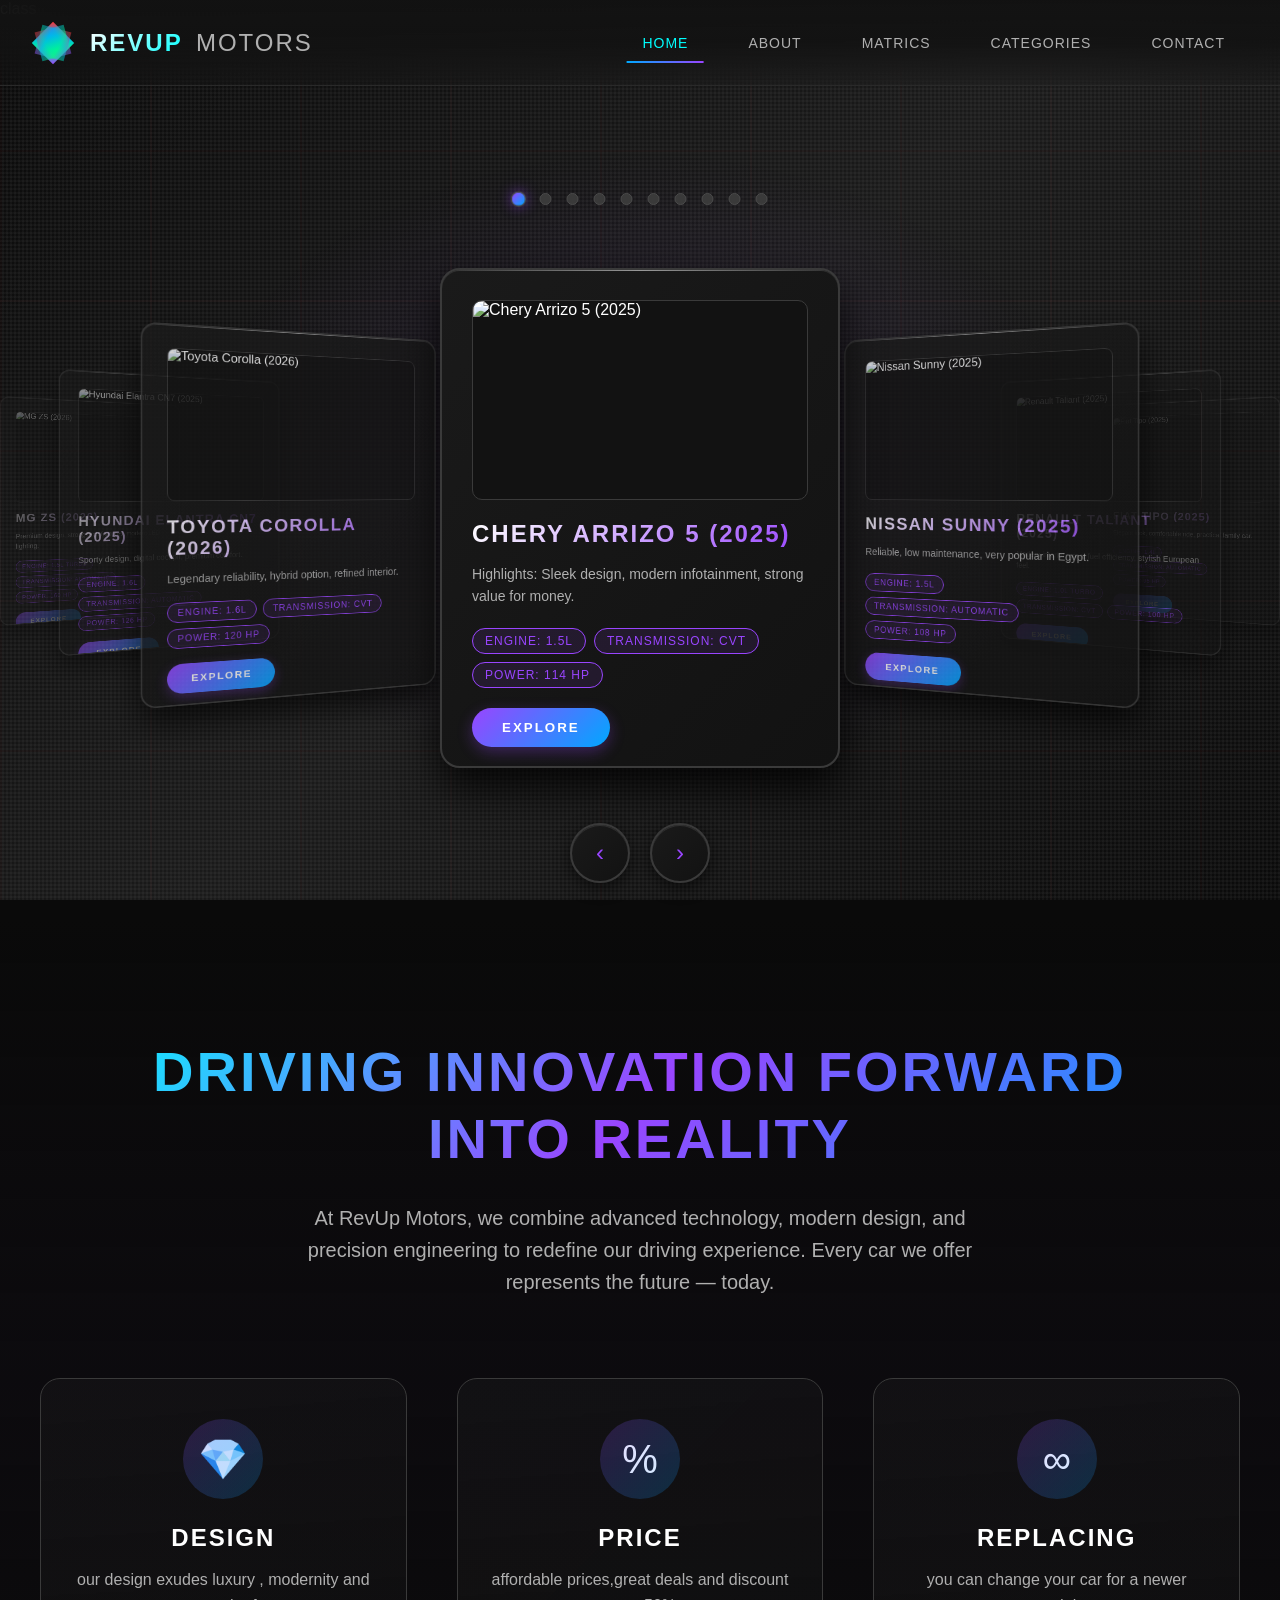
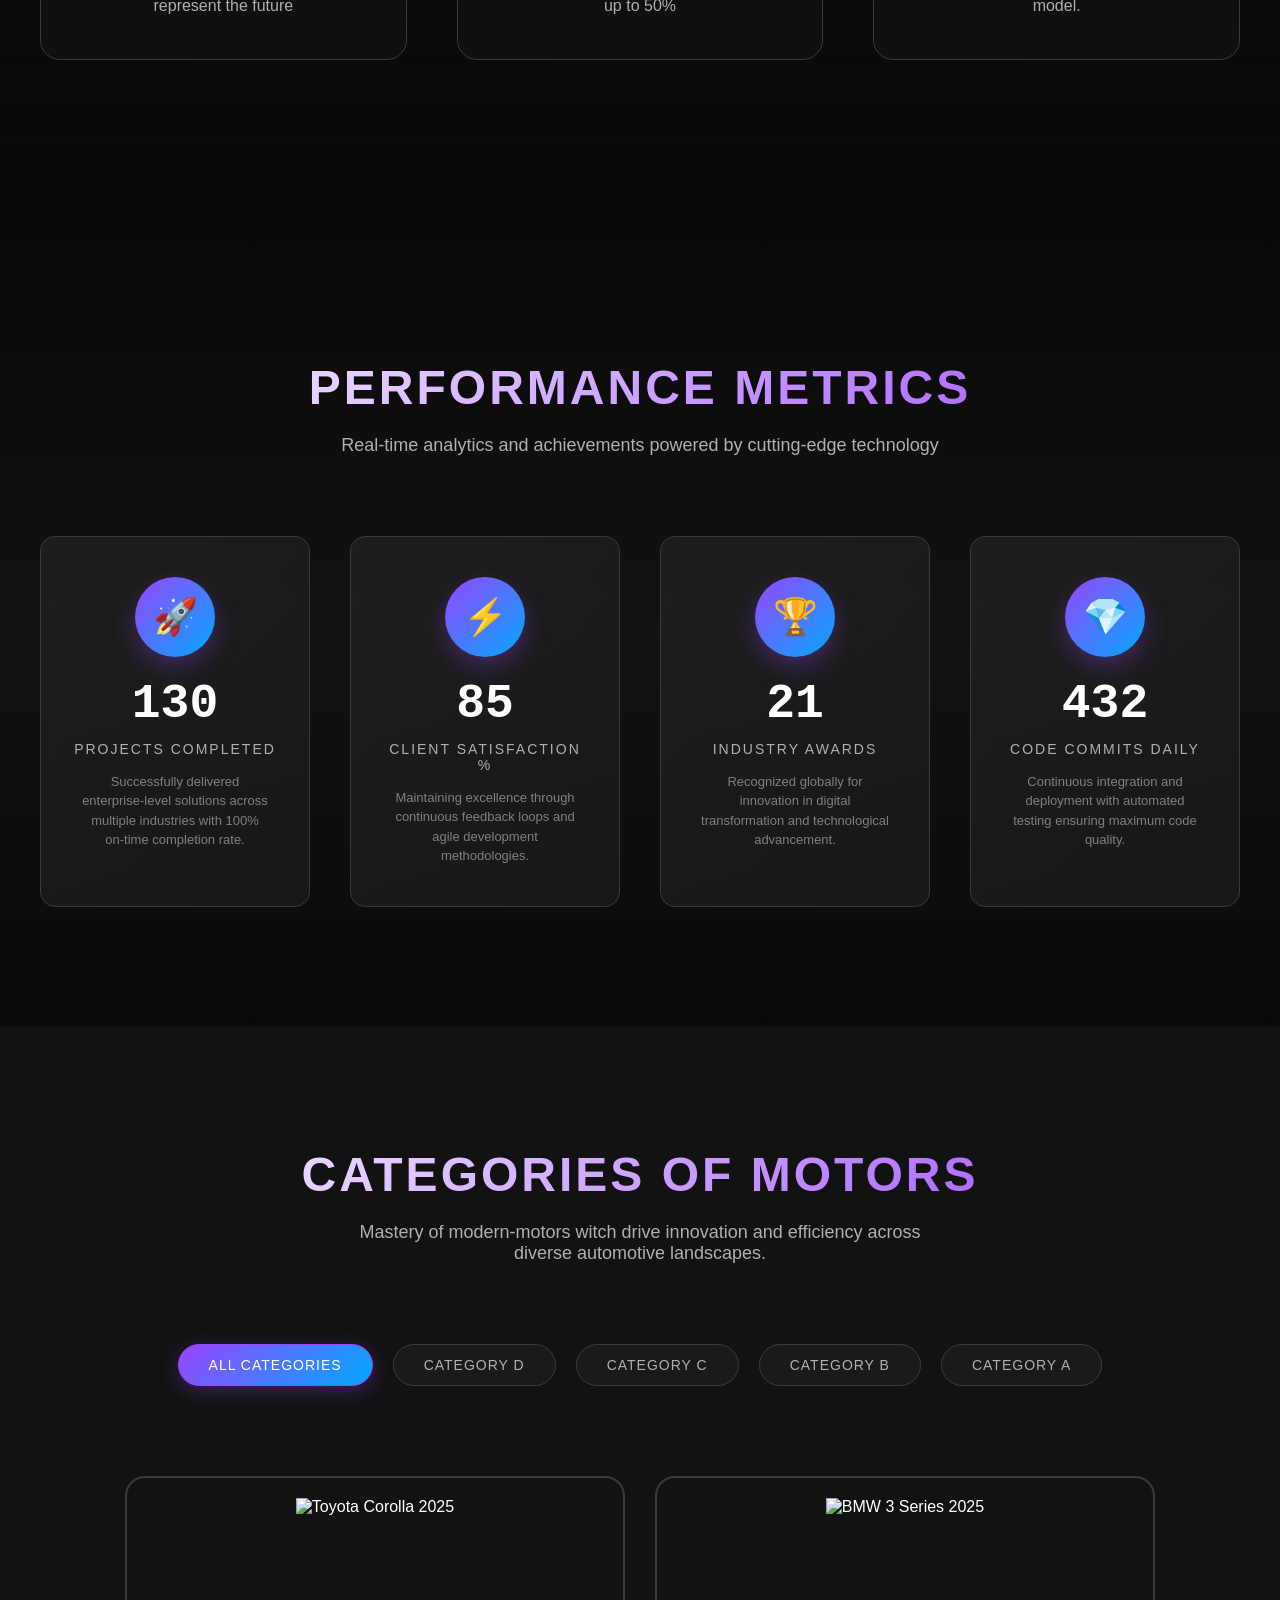
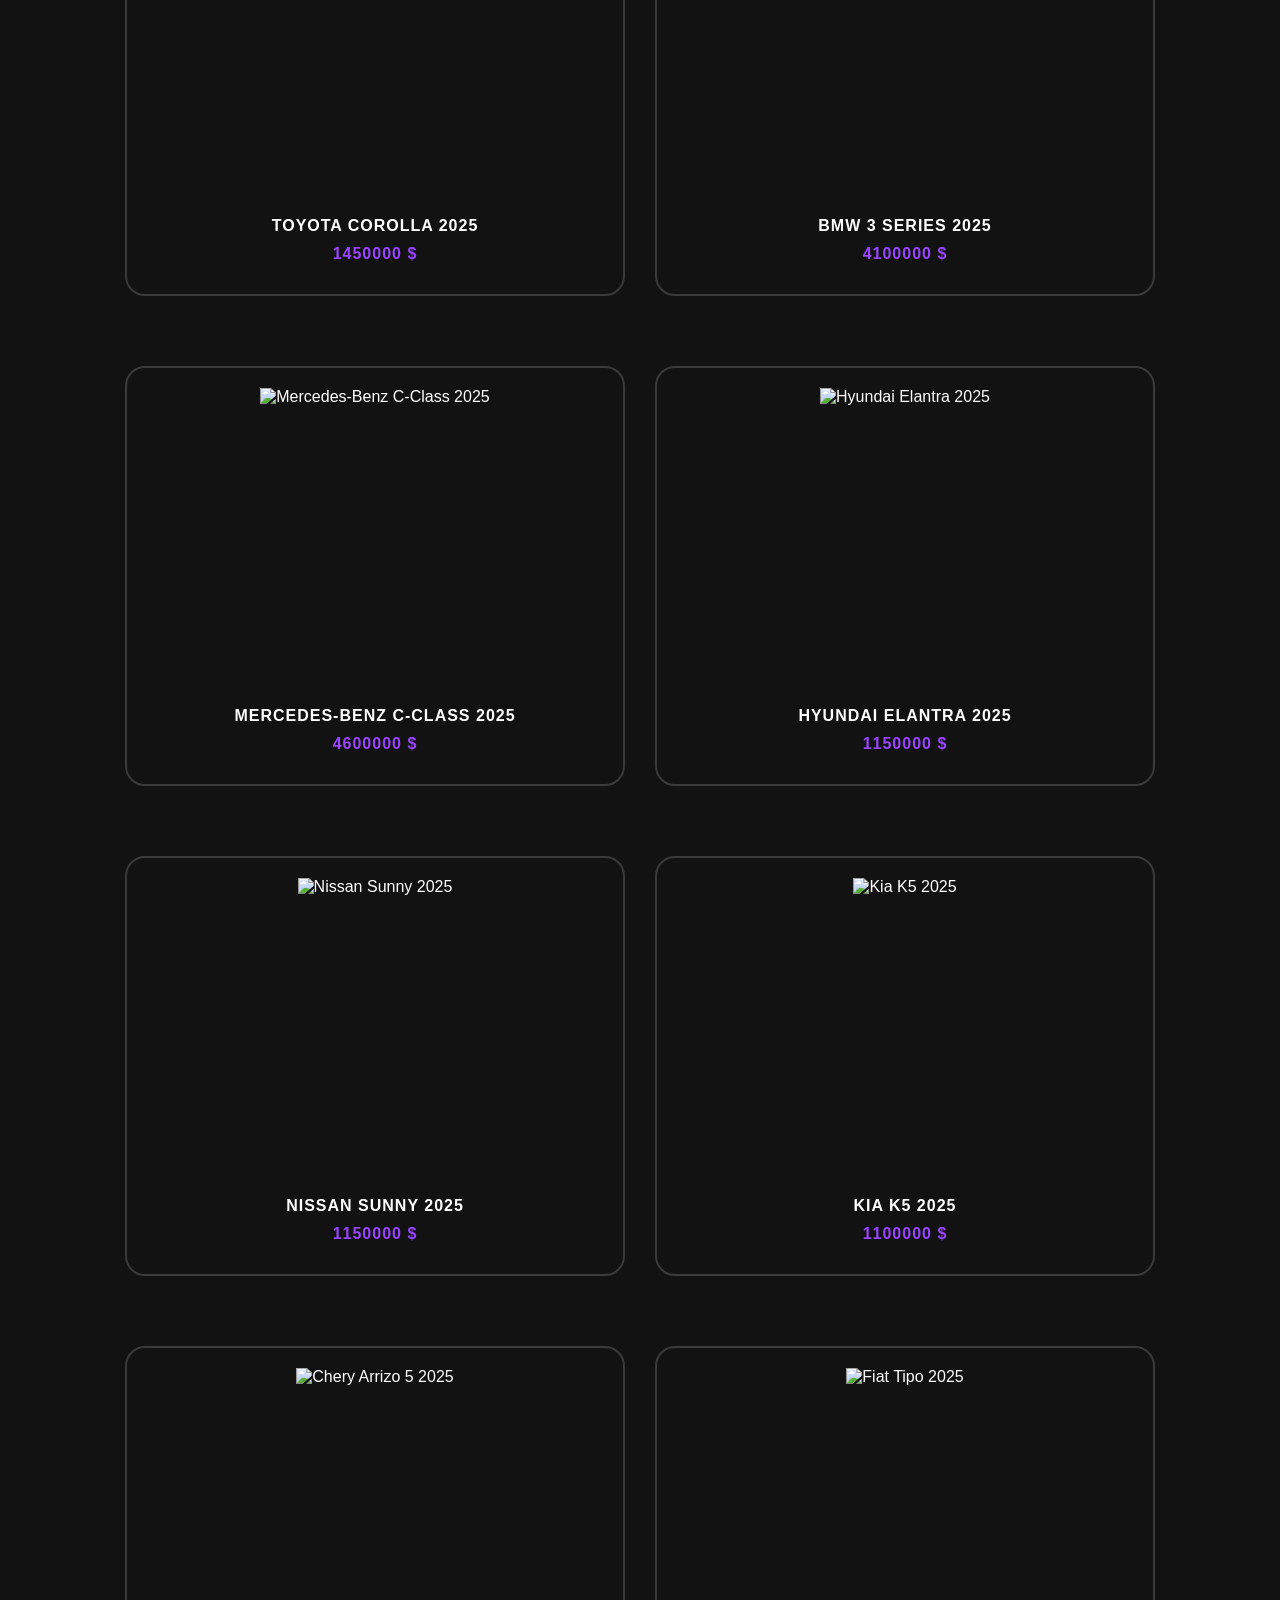
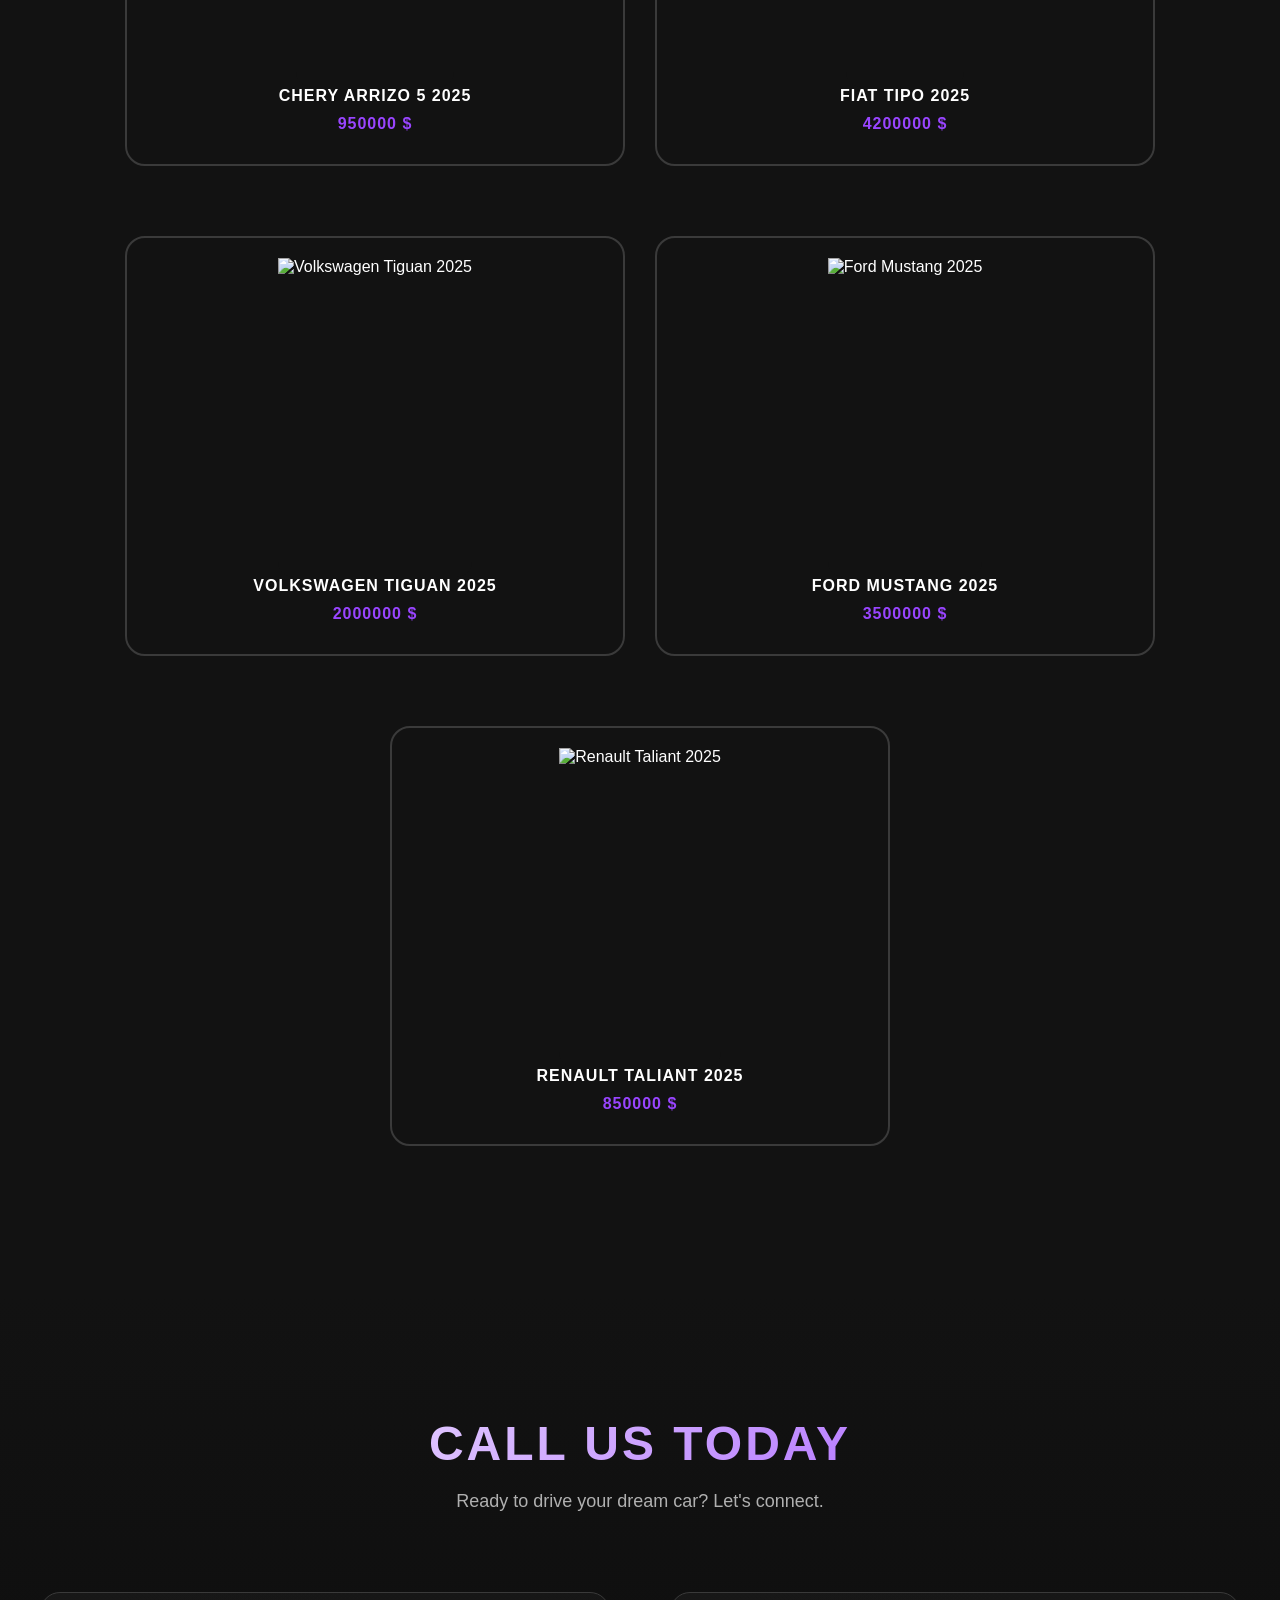
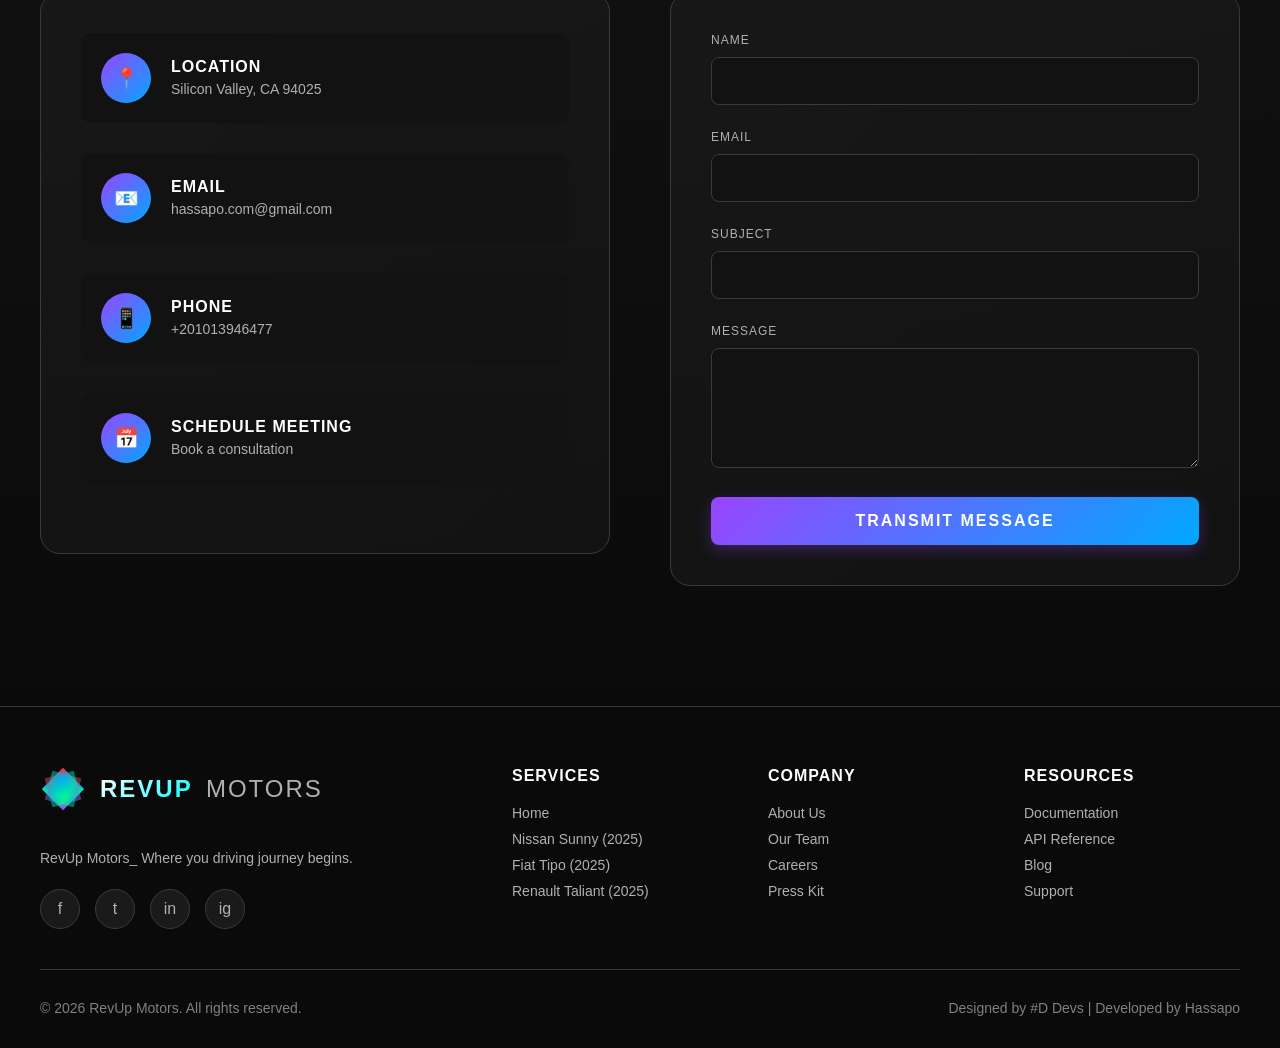
==== index.html @ 3739060d "Add files via upload" ====
<!DOCTYPE html>class
<html lang="en">
  <head>
    <meta charset="UTF-8" />
    <meta name="viewport" content="width=device-width, initial-scale=1.0" />
    <title>Revup Motors - auto and manual cars</title>
    <link rel="stylesheet" href="templatemo-prism-flux.css" />
    <!-- 

TemplateMo 600 prism Flux

https://templatemo.com/tm-600-prism-flux

-->
  </head>
  <body>
    <!-- Loading Screen -->
    <div class="loader" id="loader">
      <div class="loader-content">
        <div class="loader-Revup">
          <div class="Revup-face"></div>
          <div class="Revup-face"></div>
          <div class="Revup-face"></div>
        </div>
        <div
          style="
            color: var(--accent-purple);
            font-size: 18px;
            text-transform: uppercase;
            letter-spacing: 3px;
          "
        >
          Refracting Reality...
        </div>
      </div>
    </div>

    <!-- Navigation Header -->
    <header class="header" id="header">
      <nav class="nav-container">
        <a href="#home" class="logo">
          <div class="logo-icon">
            <div class="logo-Revup">
              <div class="Revup-shape"></div>
            </div>
          </div>
          <span class="logo-text">
            <span class="Revup">Revup</span>
            <span class="flux">Motors</span>
          </span>
        </a>

        <ul class="nav-menu" id="navMenu">
          <li><a href="#home" class="nav-link active">Home</a></li>
          <li><a href="#about" class="nav-link">About</a></li>
          <li><a href="#stats" class="nav-link">matrics</a></li>
          <li><a href="#motors" class="nav-link">categories</a></li>
          <li><a href="#contact" class="nav-link">Contact</a></li>
        </ul>

        <div class="menu-toggle" id="menuToggle">
          <span></span>
          <span></span>
          <span></span>
        </div>
      </nav>
    </header>

    <!-- Hero Section with 3D Carousel -->
    <section class="hero" id="home">
      <div class="carousel-container">
        <div class="carousel" id="carousel">
          <!-- Carousel items will be generated by JavaScript -->
        </div>

        <div class="carousel-controls">
          <button class="carousel-btn" id="prevBtn">‹</button>
          <button class="carousel-btn" id="nextBtn">›</button>
        </div>

        <div class="carousel-indicators" id="indicators">
          <!-- Indicators will be generated by JavaScript -->
        </div>
      </div>
    </section>

    <!-- NEW: prism Philosophy Section (About) -->
    <section class="philosophy-section" id="about">
      <div class="philosophy-container">
        <div class="motors"></div>

        <h2 class="philosophy-headline">
          DRIVING INNOVATION FORWARD<br />Into Reality
        </h2>

        <p class="philosophy-subheading">
          At RevUp Motors, we combine advanced technology, modern design, and
          precision engineering to redefine our driving experience. Every car we
          offer represents the future — today.
        </p>

        <div class="philosophy-pillars">
          <div class="pillar">
            <div class="pillar-icon">💎</div>
            <h3 class="pillar-title">Design</h3>
            <p class="pillar-description">
              our design exudes luxury , modernity and represent the future
            </p>
          </div>

          <div class="pillar">
            <div class="pillar-icon">%</div>
            <h3 class="pillar-title">Price</h3>
            <p class="pillar-description">
              affordable prices,great deals and discount up to 50%
            </p>
          </div>

          <div class="pillar">
            <div class="pillar-icon">∞</div>
            <h3 class="pillar-title">replacing</h3>
            <p class="pillar-description">
              you can change your car for a newer model.
            </p>
          </div>
        </div>

        <div class="philosophy-particles" id="particles">
          <!-- Particles will be generated by JavaScript -->
        </div>
      </div>
    </section>

    <!-- Stats Section with Content -->
    <section class="stats-section" id="stats">
      <div class="section-header">
        <h2 class="section-title">Performance Metrics</h2>
        <p class="section-subtitle">
          Real-time analytics and achievements powered by cutting-edge
          technology
        </p>
      </div>

      <div class="stats-grid">
        <div class="stat-card">
          <div class="stat-icon">🚀</div>
          <div class="stat-number" data-target="150">0</div>
          <div class="stat-label">Projects Completed</div>
          <p class="stat-description">
            Successfully delivered enterprise-level solutions across multiple
            industries with 100% on-time completion rate.
          </p>
        </div>

        <div class="stat-card">
          <div class="stat-icon">⚡</div>
          <div class="stat-number" data-target="99">0</div>
          <div class="stat-label">Client Satisfaction %</div>
          <p class="stat-description">
            Maintaining excellence through continuous feedback loops and agile
            development methodologies.
          </p>
        </div>

        <div class="stat-card">
          <div class="stat-icon">🏆</div>
          <div class="stat-number" data-target="25">0</div>
          <div class="stat-label">Industry Awards</div>
          <p class="stat-description">
            Recognized globally for innovation in digital transformation and
            technological advancement.
          </p>
        </div>

        <div class="stat-card">
          <div class="stat-icon">💎</div>
          <div class="stat-number" data-target="500">0</div>
          <div class="stat-label">Code Commits Daily</div>
          <p class="stat-description">
            Continuous integration and deployment with automated testing
            ensuring maximum code quality.
          </p>
        </div>
      </div>
    </section>

    <!-- Enhanced motors Section - Technical Arsenal -->
    <section class="motors-section" id="motors">
      <div class="motors-container">
        <div class="section-header">
          <h2 class="section-title">categories of motors</h2>
          <p class="section-subtitle">
            Mastery of modern-motors witch drive innovation and efficiency
            across diverse automotive landscapes.
          </p>
        </div>

        <div class="motors-categories">
          <div class="category-tab active" data-category="all">
            All Categories
          </div>
          <div class="category-tab" data-category="D">Category D</div>
          <div class="category-tab" data-category="C">Category C</div>
          <div class="category-tab" data-category="B">Category B</div>
          <div class="category-tab" data-category="A">Category A</div>
        </div>

        <div class="motors-hexagon-grid" id="motorsGrid">
          <!-- Hexagonal motors items will be generated by JavaScript -->
        </div>
      </div>
    </section>

    <!-- Contact Section -->
    <section class="contact-section" id="contact">
      <div class="section-header">
        <h2 class="section-title">call us today</h2>
        <p class="section-subtitle">
          Ready to drive your dream car? Let's connect.
        </p>
      </div>

      <div class="contact-container">
        <div class="contact-info">
          <a
            href="https://maps.google.com/?q=Silicon+Valley+CA+94025"
            target="_blank"
            class="info-item"
          >
            <div class="info-icon">📍</div>
            <div class="info-text">
              <h4>Location</h4>
              <p>Silicon Valley, CA 94025</p>
            </div>
          </a>

          <a href="mailto:hassapo.com@gmail.com" class="info-item">
            <div class="info-icon">📧</div>
            <div class="info-text">
              <h4>Email</h4>
              <p>hassapo.com@gmail.com</p>
            </div>
          </a>

          <a href="tel:01013946477" class="info-item">
            <div class="info-icon">📱</div>
            <div class="info-text">
              <h4>Phone</h4>
              <p>+201013946477</p>
            </div>
          </a>

          <a href="https://calendly.com" target="_blank" class="info-item">
            <div class="info-icon">📅</div>
            <div class="info-text">
              <h4>Schedule Meeting</h4>
              <p>Book a consultation</p>
            </div>
          </a>
        </div>

        <form class="contact-form" id="contactForm">
          <div class="form-group">
            <label for="name">Name</label>
            <input type="text" id="name" name="name" required />
          </div>

          <div class="form-group">
            <label for="email">Email</label>
            <input type="email" id="email" name="email" required />
          </div>

          <div class="form-group">
            <label for="subject">Subject</label>
            <input type="text" id="subject" name="subject" required />
          </div>

          <div class="form-group">
            <label for="message">Message</label>
            <textarea id="message" name="message" required></textarea>
          </div>

          <button type="submit" class="submit-btn">Transmit Message</button>
        </form>
      </div>
    </section>

    <!-- Footer -->
    <footer class="footer">
      <div class="footer-content">
        <div class="footer-brand">
          <div class="footer-logo">
            <div class="logo-icon">
              <div class="logo-Revup">
                <div class="Revup-shape"></div>
              </div>
            </div>
            <span class="logo-text">
              <span class="Revup">Revup</span>
              <span class="flux">motors</span>
            </span>
          </div>
          <p class="footer-description">
            RevUp Motors_ Where you driving journey begins.
          </p>
          <div class="footer-social">
            <a href="#" class="social-icon">f</a>
            <a href="#" class="social-icon">t</a>
            <a href="#" class="social-icon">in</a>
            <a href="#" class="social-icon">ig</a>
          </div>
        </div>

        <div class="footer-section">
          <h4>Services</h4>
          <div class="footer-links">
            <a href="#">Home</a>
            <a href="#">Nissan Sunny (2025)</a>
            <a href="#">Fiat Tipo (2025)</a>
            <a href="#">Renault Taliant (2025)</a>
          </div>
        </div>

        <div class="footer-section">
          <h4>Company</h4>
          <div class="footer-links">
            <a href="#">About Us</a>
            <a href="#">Our Team</a>
            <a href="#">Careers</a>
            <a href="#">Press Kit</a>
          </div>
        </div>

        <div class="footer-section">
          <h4>Resources</h4>
          <div class="footer-links">
            <a href="#">Documentation</a>
            <a href="#">API Reference</a>
            <a href="#">Blog</a>
            <a href="#">Support</a>
          </div>
        </div>
      </div>

      <div class="footer-bottom">
        <div class="copyright">© 2026 RevUp Motors. All rights reserved.</div>
        <div class="footer-credits">
          Designed by #D Devs | Developed by Hassapo
        </div>
      </div>
    </footer>
    <script src="templatemo-prism-scripts.js"></script>
  </body>
</html>
---- templatemo-prism-flux.css ----
@charset "utf-8";
/* CSS Document */

/*

TemplateMo 600 prism Flux

https://templatemo.com/tm-600-prism-flux

*/

* {
  margin: 0;
  padding: 0;
  box-sizing: border-box;
}

:root {
  --primary-black: #0a0a0a;
  --carbon-dark: #121212;
  --carbon-medium: #1a1a1a;
  --carbon-light: #2a2a2a;
  --metal-dark: #3a3a3a;
  --metal-light: #4a4a4a;
  --accent-red: #ff3333;
  --accent-blue: #00a8ff;
  --accent-green: #00ff88;
  --accent-purple: #9945ff;
  --accent-cyan: #00ffff;
  --text-primary: #ffffff;
  --text-secondary: #b0b0b0;
  --text-dim: #808080;
}

html {
  scroll-behavior: smooth;
}

body {
  font-family: "Orbitron", "Rajdhani", sans-serif;
  background: var(--primary-black);
  color: var(--text-primary);
  overflow-x: hidden;
  position: relative;
}

/* Carbon Fiber Background Pattern */
body::before {
  content: "";
  position: fixed;
  top: 0;
  left: 0;
  width: 100%;
  height: 100%;
  background: repeating-linear-gradient(
      0deg,
      transparent,
      transparent 2px,
      rgba(255, 255, 255, 0.03) 2px,
      rgba(255, 255, 255, 0.03) 4px
    ),
    repeating-linear-gradient(
      90deg,
      transparent,
      transparent 2px,
      rgba(255, 255, 255, 0.03) 2px,
      rgba(255, 255, 255, 0.03) 4px
    ),
    linear-gradient(
      135deg,
      var(--primary-black) 0%,
      var(--carbon-dark) 25%,
      var(--carbon-medium) 50%,
      var(--carbon-dark) 75%,
      var(--primary-black) 100%
    );
  z-index: -2;
}

/* Animated Grid Overlay */
body::after {
  content: "";
  position: fixed;
  top: 0;
  left: 0;
  width: 100%;
  height: 100%;
  background-image: linear-gradient(
      rgba(255, 51, 51, 0.05) 2px,
      transparent 2px
    ),
    linear-gradient(90deg, rgba(255, 51, 51, 0.05) 2px, transparent 2px);
  background-size: 150px 150px;
  animation: gridMove 20s linear infinite;
  z-index: -1;
  opacity: 0.5;
}

@keyframes gridMove {
  0% {
    transform: translate(0, 0);
  }

  100% {
    transform: translate(150px, 150px);
  }
}

/* Loading Screen */
.loader {
  position: fixed;
  top: 0;
  left: 0;
  width: 100%;
  height: 100vh;
  background: var(--primary-black);
  display: flex;
  justify-content: center;
  align-items: center;
  z-index: 10000;
  transition: opacity 0.5s, visibility 0.5s;
}

.loader.hidden {
  opacity: 0;
  visibility: hidden;
}

.loader-content {
  text-align: center;
}

.loader-Revup {
  width: 100px;
  height: 100px;
  position: relative;
  margin: 0 auto 30px;
}

.Revup-face {
  position: absolute;
  width: 100%;
  height: 100%;
  border: 2px solid transparent;
  transform-origin: center;
  animation: prismRotate 3s linear infinite;
}

.Revup-face:nth-child(1) {
  border-image: linear-gradient(45deg, var(--accent-red), var(--accent-blue)) 1;
  animation-delay: 0s;
}

.Revup-face:nth-child(2) {
  border-image: linear-gradient(45deg, var(--accent-blue), var(--accent-green))
    1;
  transform: rotate(60deg);
  animation-delay: 0.2s;
}

.Revup-face:nth-child(3) {
  border-image: linear-gradient(
      45deg,
      var(--accent-green),
      var(--accent-purple)
    )
    1;
  transform: rotate(120deg);
  animation-delay: 0.4s;
}

@keyframes prismRotate {
  0% {
    transform: rotate(0deg) scale(1);
  }

  50% {
    transform: rotate(180deg) scale(1.2);
  }

  100% {
    transform: rotate(360deg) scale(1);
  }
}

/* Navigation Header */
.header {
  position: fixed;
  top: 0;
  width: 100%;
  background: linear-gradient(
    180deg,
    rgba(18, 18, 18, 0.98) 0%,
    rgba(18, 18, 18, 0.9) 50%,
    rgba(18, 18, 18, 0) 100%
  );
  backdrop-filter: blur(20px);
  border-bottom: 1px solid rgba(255, 255, 255, 0.1);
  z-index: 1000;
  transition: all 0.3s ease;
}

.header.scrolled {
  background: rgba(18, 18, 18, 0.98);
  backdrop-filter: blur(30px);
  box-shadow: 0 10px 30px rgba(0, 0, 0, 0.8);
}

.nav-container {
  max-width: 1400px;
  margin: 0 auto;
  display: flex;
  justify-content: space-between;
  align-items: center;
  padding: 20px 30px;
}

.logo {
  display: flex;
  align-items: center;
  text-decoration: none;
  position: relative;
}

.logo-icon {
  width: 45px;
  height: 45px;
  margin-right: 15px;
  position: relative;
}

/* Revup-inspired logo */
.logo-Revup {
  width: 100%;
  height: 100%;
  position: relative;
  display: flex;
  align-items: center;
  justify-content: center;
}

.Revup-shape {
  width: 30px;
  height: 30px;
  position: relative;
  transform: rotate(45deg);
  background: linear-gradient(
    135deg,
    var(--accent-red) 0%,
    var(--accent-blue) 33%,
    var(--accent-green) 66%,
    var(--accent-purple) 100%
  );
  animation: RevupShine 3s ease-in-out infinite;
}

@keyframes RevupShine {
  0%,
  100% {
    filter: brightness(1) hue-rotate(0deg);
    transform: rotate(45deg) scale(1);
  }

  50% {
    filter: brightness(1.5) hue-rotate(10deg);
    transform: rotate(45deg) scale(1.1);
  }
}

.Revup-shape::before,
.Revup-shape::after {
  content: "";
  position: absolute;
  width: 100%;
  height: 100%;
  background: inherit;
  opacity: 0.5;
}

.Revup-shape::before {
  transform: rotate(60deg);
}

.Revup-shape::after {
  transform: rotate(-60deg);
}

.logo-text {
  font-size: 24px;
  font-weight: 900;
  letter-spacing: 2px;
  text-transform: uppercase;
}

.logo-text .Revup {
  background: linear-gradient(135deg, var(--text-primary), var(--accent-cyan));
  -webkit-background-clip: text;
  -webkit-text-fill-color: transparent;
  background-clip: text;
}

.logo-text .flux {
  color: var(--text-secondary);
  font-weight: 300;
  margin-left: 5px;
}

.nav-menu {
  display: flex;
  list-style: none;
  gap: 10px;
  align-items: center;
}

.nav-menu a {
  color: var(--text-secondary);
  text-decoration: none;
  padding: 12px 25px;
  transition: all 0.3s ease;
  position: relative;
  text-transform: uppercase;
  font-weight: 500;
  letter-spacing: 1px;
  font-size: 14px;
}

.nav-menu a::before {
  content: "";
  position: absolute;
  bottom: 0;
  left: 50%;
  transform: translateX(-50%);
  width: 0;
  height: 2px;
  background: linear-gradient(90deg, var(--accent-blue), var(--accent-purple));
  transition: width 0.3s ease;
}

.nav-menu a:hover {
  color: var(--text-primary);
}

.nav-menu a:hover::before,
.nav-menu a.active::before {
  width: 80%;
}

.nav-menu a.active {
  color: var(--accent-cyan);
}

.menu-toggle {
  display: none;
  flex-direction: column;
  cursor: pointer;
  padding: 5px;
}

.menu-toggle span {
  width: 30px;
  height: 3px;
  background: linear-gradient(90deg, var(--accent-blue), var(--accent-purple));
  margin: 3px 0;
  transition: 0.3s;
  border-radius: 2px;
}

.menu-toggle.active span:nth-child(1) {
  transform: rotate(-45deg) translate(-5px, 6px);
}

.menu-toggle.active span:nth-child(2) {
  opacity: 0;
}

.menu-toggle.active span:nth-child(3) {
  transform: rotate(45deg) translate(-5px, -6px);
}

/* Hero Section with 3D Carousel */
.hero {
  min-height: 100vh;
  display: flex;
  align-items: center;
  justify-content: center;
  position: relative;
  padding: 120px 20px 80px;
  background: radial-gradient(
    ellipse at center,
    rgba(153, 69, 255, 0.1) 0%,
    transparent 50%
  );
}

.carousel-container {
  width: 100%;
  max-width: 1600px;
  height: 650px;
  perspective: 1200px;
  position: relative;
  padding-top: 60px;
}

.carousel {
  width: 100%;
  height: 100%;
  position: relative;
  transform-style: preserve-3d;
}

.carousel-item {
  position: absolute;
  width: 400px;
  height: 500px;
  left: 50%;
  top: 50%;
  transform-style: preserve-3d;
  transition: all 0.8s cubic-bezier(0.4, 0, 0.2, 1);
  cursor: pointer;
  transform-origin: center center;
}

.carousel-item .card {
  width: 100%;
  height: 100%;
  background: linear-gradient(135deg, var(--carbon-medium), var(--carbon-dark));
  border: 2px solid var(--metal-dark);
  border-radius: 20px;
  padding: 30px;
  position: relative;
  overflow: hidden;
  box-shadow: 0 20px 40px rgba(0, 0, 0, 0.8),
    inset 0 1px 0 rgba(255, 255, 255, 0.1);
}

.carousel-item .card::before {
  content: "";
  position: absolute;
  top: 0;
  left: 0;
  right: 0;
  height: 1px;
  background: linear-gradient(
    90deg,
    transparent,
    rgba(255, 255, 255, 0.5),
    transparent
  );
  animation: scanline 3s linear infinite;
}

@keyframes scanline {
  0% {
    transform: translateY(0);
  }

  100% {
    transform: translateY(500px);
  }
}

.card-number {
  position: absolute;
  top: 20px;
  right: 30px;
  font-size: 72px;
  font-weight: 900;
  color: rgba(153, 69, 255, 0.1);
  font-family: "Orbitron", monospace;
}

.card-image {
  width: 100%;
  height: 200px;
  background: var(--carbon-dark);
  border-radius: 10px;
  margin-bottom: 20px;
  overflow: hidden;
  position: relative;
  border: 1px solid var(--metal-dark);
}

.card-image img {
  width: 100%;
  height: 100%;
  object-fit: cover;
  filter: grayscale(50%) contrast(1.2);
  transition: all 0.5s ease;
}

.carousel-item:hover .card-image img {
  filter: grayscale(0%) contrast(1.3);
  transform: scale(1.1);
}

.card-title {
  font-size: 24px;
  font-weight: 700;
  margin-bottom: 15px;
  text-transform: uppercase;
  letter-spacing: 2px;
  background: linear-gradient(
    135deg,
    var(--text-primary),
    var(--accent-purple)
  );
  -webkit-background-clip: text;
  -webkit-text-fill-color: transparent;
  background-clip: text;
}

.card-description {
  color: var(--text-secondary);
  line-height: 1.6;
  margin-bottom: 20px;
  font-size: 14px;
}

.card-tech {
  display: flex;
  flex-wrap: wrap;
  gap: 8px;
  margin-bottom: 20px;
}

.tech-badge {
  padding: 5px 12px;
  background: rgba(153, 69, 255, 0.1);
  border: 1px solid var(--accent-purple);
  border-radius: 20px;
  font-size: 12px;
  color: var(--accent-purple);
  text-transform: uppercase;
  letter-spacing: 1px;
}

.card-cta {
  padding: 12px 30px;
  background: linear-gradient(135deg, var(--accent-purple), var(--accent-blue));
  border: none;
  border-radius: 30px;
  color: var(--text-primary);
  font-weight: 700;
  text-transform: uppercase;
  letter-spacing: 2px;
  cursor: pointer;
  transition: all 0.3s ease;
  box-shadow: 0 5px 15px rgba(153, 69, 255, 0.3);
}

.card-cta:hover {
  transform: translateY(-2px);
  box-shadow: 0 8px 25px rgba(153, 69, 255, 0.5);
}

/* Carousel Controls */
.carousel-controls {
  position: absolute;
  bottom: -70px;
  left: 50%;
  transform: translateX(-50%);
  display: flex;
  gap: 20px;
  z-index: 100;
}

.carousel-btn {
  width: 60px;
  height: 60px;
  background: linear-gradient(135deg, var(--carbon-medium), var(--carbon-dark));
  border: 2px solid var(--metal-dark);
  border-radius: 50%;
  color: var(--accent-purple);
  font-size: 24px;
  cursor: pointer;
  transition: all 0.3s ease;
  display: flex;
  align-items: center;
  justify-content: center;
  box-shadow: 0 5px 15px rgba(0, 0, 0, 0.5),
    inset 0 1px 0 rgba(255, 255, 255, 0.1);
}

.carousel-btn:hover {
  border-color: var(--accent-purple);
  box-shadow: 0 8px 25px rgba(153, 69, 255, 0.3),
    inset 0 1px 0 rgba(255, 255, 255, 0.2);
  transform: scale(1.1);
}

.carousel-indicators {
  position: absolute;
  top: 30px;
  left: 50%;
  transform: translateX(-50%);
  display: flex;
  gap: 15px;
  z-index: 100;
}

.indicator {
  width: 12px;
  height: 12px;
  background: var(--metal-dark);
  border: 1px solid var(--metal-light);
  border-radius: 50%;
  cursor: pointer;
  transition: all 0.3s ease;
}

.indicator.active {
  background: linear-gradient(135deg, var(--accent-purple), var(--accent-blue));
  box-shadow: 0 0 10px rgba(153, 69, 255, 0.5);
  transform: scale(1.3);
}

/* NEW: prism Philosophy Section */
.philosophy-section {
  padding: 120px 30px;
  background: linear-gradient(
    180deg,
    var(--primary-black) 0%,
    rgba(153, 69, 255, 0.02) 50%,
    var(--primary-black) 100%
  );
  position: relative;
  overflow: hidden;
}

.philosophy-container {
  max-width: 1200px;
  margin: 0 auto;
  text-align: center;
}

/* Animated prism Line */
.prism-line {
  width: 100%;
  height: 2px;
  margin: 0 auto 60px;
  position: relative;
  overflow: hidden;
  background: var(--carbon-medium);
}

.prism-line::before {
  content: "";
  position: absolute;
  top: 0;
  left: -100%;
  width: 100%;
  height: 100%;
  background: linear-gradient(
    90deg,
    transparent,
    var(--accent-red) 20%,
    var(--accent-blue) 40%,
    var(--accent-green) 60%,
    var(--accent-purple) 80%,
    transparent
  );

  animation: prismSweep 4s ease-in-out infinite;
}

@keyframes prismSweep {
  0% {
    left: -100%;
  }

  100% {
    left: 100%;
  }
}

.philosophy-headline {
  font-size: 56px;
  font-weight: 900;
  text-transform: uppercase;
  letter-spacing: 3px;
  margin-bottom: 30px;
  line-height: 1.2;
  background: linear-gradient(
    135deg,
    var(--accent-cyan) 0%,
    var(--accent-purple) 25%,
    var(--accent-blue) 50%,
    var(--accent-green) 75%,
    var(--accent-cyan) 100%
  );
  -webkit-background-clip: text;
  -webkit-text-fill-color: transparent;
  background-clip: text;
  background-size: 200% 200%;
  animation: gradientFlow 5s ease infinite;
}

@keyframes gradientFlow {
  0% {
    background-position: 0% 50%;
  }

  50% {
    background-position: 100% 50%;
  }

  100% {
    background-position: 0% 50%;
  }
}

.philosophy-subheading {
  font-size: 20px;
  color: var(--text-secondary);
  max-width: 700px;
  margin: 0 auto 80px;
  line-height: 1.6;
  font-weight: 300;
}

.philosophy-pillars {
  display: grid;
  grid-template-columns: repeat(auto-fit, minmax(300px, 1fr));
  gap: 50px;
  margin-bottom: 60px;
}

.pillar {
  position: relative;
  padding: 40px 30px;
  background: linear-gradient(
    135deg,
    rgba(42, 42, 42, 0.2),
    rgba(26, 26, 26, 0.3)
  );
  border: 1px solid var(--metal-dark);
  border-radius: 20px;
  transition: all 0.4s ease;
  overflow: hidden;
}

.pillar::before {
  content: "";
  position: absolute;
  top: 0;
  left: 0;
  width: 100%;
  height: 2px;
  background: linear-gradient(
    90deg,
    var(--accent-purple),
    var(--accent-blue),
    var(--accent-green)
  );
  transform: scaleX(0);
  transition: transform 0.4s ease;
}

.pillar:hover::before {
  transform: scaleX(1);
}

.pillar:hover {
  transform: translateY(-10px);
  border-color: var(--accent-purple);
  box-shadow: 0 20px 40px rgba(153, 69, 255, 0.2);
  background: linear-gradient(
    135deg,
    rgba(153, 69, 255, 0.05),
    rgba(26, 26, 26, 0.3)
  );
}

.pillar-icon {
  width: 80px;
  height: 80px;
  margin: 0 auto 25px;
  display: flex;
  align-items: center;
  justify-content: center;
  font-size: 40px;
  position: relative;
}

.pillar-icon::before {
  content: "";
  position: absolute;
  width: 100%;
  height: 100%;
  background: linear-gradient(135deg, var(--accent-purple), var(--accent-blue));
  border-radius: 50%;
  opacity: 0.2;
  animation: pulse 3s ease-in-out infinite;
}

@keyframes pulse {
  0%,
  100% {
    transform: scale(1);
    opacity: 0.2;
  }

  50% {
    transform: scale(1.2);
    opacity: 0.1;
  }
}

.pillar-title {
  font-size: 24px;
  font-weight: 700;
  text-transform: uppercase;
  letter-spacing: 2px;
  margin-bottom: 15px;
  color: var(--text-primary);
}

.pillar-description {
  font-size: 16px;
  color: var(--text-secondary);
  line-height: 1.6;
}
.pillar-description a {
  color: var(--accent-cyan);
  text-decoration: none;
  transition: all 0.3s ease;
  position: relative;
}

.pillar-description a::after {
  content: "";
  position: absolute;
  bottom: -2px;
  left: 0;
  width: 0;
  height: 1px;
  background: var(--accent-cyan);
  transition: width 0.3s ease;
}

.pillar-description a:hover {
  color: var(--accent-purple);
}

.pillar-description a:hover::after {
  width: 100%;
}

/* Particle Effect Background */
.philosophy-particles {
  position: absolute;
  width: 100%;
  height: 100%;
  top: 0;
  left: 0;
  overflow: hidden;
  pointer-events: none;
}

.particle {
  position: absolute;
  width: 4px;
  height: 4px;
  background: linear-gradient(135deg, var(--accent-cyan), var(--accent-purple));
  border-radius: 50%;
  opacity: 0;
  animation: float-particle 20s infinite linear;
}

@keyframes float-particle {
  0% {
    transform: translateY(0) rotate(0deg);
    opacity: 0;
  }

  5% {
    opacity: 1;
  }

  95% {
    opacity: 1;
  }

  100% {
    transform: translateY(-100vh) rotate(720deg);
    opacity: 0;
  }
}

/* Stats Section with Content */
.stats-section {
  padding: 120px 30px;
  background: linear-gradient(
    180deg,
    var(--primary-black) 0%,
    var(--carbon-dark) 50%,
    var(--primary-black) 100%
  );
  position: relative;
}

.stats-grid {
  max-width: 1200px;
  margin: 0 auto;
  display: grid;
  grid-template-columns: repeat(auto-fit, minmax(250px, 1fr));
  gap: 40px;
}

.stat-card {
  background: linear-gradient(
    135deg,
    rgba(42, 42, 42, 0.5),
    rgba(26, 26, 26, 0.8)
  );
  border: 1px solid var(--metal-dark);
  border-radius: 15px;
  padding: 40px 30px;
  text-align: center;
  position: relative;
  overflow: hidden;
  transition: all 0.3s ease;
}

.stat-card::before {
  content: "";
  position: absolute;
  top: 0;
  left: -100%;
  width: 100%;
  height: 2px;
  background: linear-gradient(
    90deg,
    transparent,
    var(--accent-purple),
    transparent
  );
  animation: none;
}

.stat-card:hover::before {
  animation: slideRight 0.5s ease forwards;
}

@keyframes slideRight {
  0% {
    left: -100%;
  }

  100% {
    left: 100%;
  }
}

.stat-card:hover {
  transform: translateY(-5px);
  border-color: var(--accent-purple);
  box-shadow: 0 15px 35px rgba(153, 69, 255, 0.2);
}

.stat-icon {
  width: 80px;
  height: 80px;
  background: linear-gradient(135deg, var(--accent-purple), var(--accent-blue));
  border-radius: 50%;
  display: flex;
  align-items: center;
  justify-content: center;
  margin: 0 auto 20px;
  font-size: 36px;
  color: var(--text-primary);
  box-shadow: 0 10px 25px rgba(153, 69, 255, 0.3);
}

.stat-number {
  font-size: 48px;
  font-weight: 900;
  color: var(--text-primary);
  margin-bottom: 10px;
  font-family: "Orbitron", monospace;
}

.stat-label {
  font-size: 14px;
  color: var(--text-secondary);
  text-transform: uppercase;
  letter-spacing: 2px;
  margin-bottom: 15px;
}

.stat-description {
  font-size: 13px;
  color: var(--text-dim);
  line-height: 1.5;
  padding: 0 10px;
}

/* Enhanced motors Section - Technical Arsenal */
.motors-section {
  padding: 120px 30px;
  background: var(--carbon-dark);
  position: relative;
  overflow: hidden;
}

.motors-container {
  max-width: 1200px;
  margin: 0 auto;
}

.section-header {
  text-align: center;
  margin-bottom: 80px;
}

.section-title {
  font-size: 48px;
  font-weight: 900;
  text-transform: uppercase;
  letter-spacing: 3px;
  margin-bottom: 20px;
  background: linear-gradient(
    135deg,
    var(--text-primary),
    var(--accent-purple)
  );
  -webkit-background-clip: text;
  -webkit-text-fill-color: transparent;
  background-clip: text;
}

.section-subtitle {
  color: var(--text-secondary);
  font-size: 18px;
  max-width: 600px;
  margin: 0 auto;
}

/* Hexagonal motors Grid */
.motors-hexagon-grid {
  display: flex;
  flex-wrap: wrap;
  justify-content: center;
  gap: 10px;
  margin-top: 60px;
}

.motors-hexagon {
  width: 500px;
  height: 420px;
  position: relative;
  margin: 30px 10px;
  cursor: pointer;
  transition: all 0.3s ease;
}

.motors-hexagon:hover {
  transform: translateY(-10px);
}

.hexagon-inner {
  width: 100%;
  height: 100%;
  position: relative;
  /* transform: rotate(30deg); */
  overflow: hidden;
  border-radius: 20px;
  border: 2px solid var(--metal-dark);
}

.motors-hexagon:hover .hexagon-inner {
  border-color: var(--accent-purple);
  box-shadow: 0 0 30px rgba(153, 69, 255, 0.5);
}

.hexagon-content {
  position: absolute;
  width: 100%;
  height: 100%;
  top: 0;
  left: 0;
  /* transform: rotate(-30deg); */
  display: flex;
  flex-direction: column;
  align-items: center;
  justify-content: center;
  padding: 20px;
}

.motors-image-hex {
  width: auto;
  height: 85%;
  object-fit: cover;
  background: var(--carbon-dark);
  border-radius: 15px;
}

@keyframes float {
  0%,
  100% {
    transform: translateY(0);
  }

  50% {
    transform: translateY(-10px);
  }
}

.motors-name-hex {
  font-size: clamp(14px, 2vw, 16px);
  font-weight: 700;
  text-transform: uppercase;
  letter-spacing: 1px;
  color: var(--text-primary);
  margin-bottom: 10px;
  text-align: center;
}
.motors-price-hex {
  font-size: clamp(14px, 2vw, 16px);
  font-weight: 700;
  text-transform: uppercase;
  letter-spacing: 1px;
  color: var(--accent-purple);
  margin-bottom: 10px;
  text-align: center;
}

.motors-level {
  width: 100%;
  height: 4px;
  background: var(--carbon-dark);
  border-radius: 2px;
  overflow: hidden;
  position: relative;
}

.motors-level-fill {
  height: 100%;
  background: linear-gradient(90deg, var(--accent-blue), var(--accent-purple));
  border-radius: 2px;
  position: relative;
  animation: fillLevel 2s ease-out;
}

@keyframes fillLevel {
  0% {
    width: 0;
  }
}

.motors-percentage-hex {
  font-size: 14px;
  color: var(--text-secondary);
  margin-top: 8px;
  font-weight: 600;
}

/* motors Categories Tabs */
.motors-categories {
  display: flex;
  justify-content: center;
  gap: 20px;
  margin-bottom: 40px;
  flex-wrap: wrap;
}

.category-tab {
  padding: 12px 30px;
  background: var(--carbon-medium);
  border: 1px solid var(--metal-dark);
  border-radius: 30px;
  color: var(--text-secondary);
  cursor: pointer;
  transition: all 0.3s ease;
  text-transform: uppercase;
  font-size: 14px;
  letter-spacing: 1px;
}

.category-tab:hover {
  background: rgba(153, 69, 255, 0.1);
  border-color: var(--accent-purple);
  color: var(--text-primary);
}

.category-tab.active {
  background: linear-gradient(135deg, var(--accent-purple), var(--accent-blue));
  border-color: var(--accent-purple);
  color: var(--text-primary);
  box-shadow: 0 5px 20px rgba(153, 69, 255, 0.3);
}

/* Contact Section */
.contact-section {
  padding: 120px 30px;
  background: linear-gradient(
    180deg,
    var(--carbon-dark) 0%,
    var(--primary-black) 100%
  );
  position: relative;
}

.contact-container {
  max-width: 1200px;
  margin: 0 auto;
  display: grid;
  grid-template-columns: 1fr 1fr;
  gap: 60px;
  align-items: start;
}

.contact-info {
  padding: 40px;
  background: linear-gradient(
    135deg,
    rgba(42, 42, 42, 0.3),
    rgba(26, 26, 26, 0.5)
  );
  border: 1px solid var(--metal-dark);
  border-radius: 20px;
}

.info-item {
  display: flex;
  align-items: center;
  margin-bottom: 30px;
  padding: 20px;
  background: var(--carbon-dark);
  border-radius: 10px;
  transition: all 0.3s ease;
  text-decoration: none;
  cursor: pointer;
  position: relative;
  overflow: hidden;
}

.info-item::before {
  content: "";
  position: absolute;
  top: 0;
  left: -100%;
  width: 100%;
  height: 100%;
  background: linear-gradient(
    90deg,
    transparent,
    rgba(153, 69, 255, 0.1),
    transparent
  );
  transition: left 0.5s ease;
}

.info-item:hover::before {
  left: 100%;
}

.info-item:hover {
  transform: translateX(10px);
  background: rgba(153, 69, 255, 0.1);
  box-shadow: 0 5px 20px rgba(153, 69, 255, 0.2);
}

a.info-item {
  color: inherit;
  text-decoration: none;
}

.info-icon {
  width: 50px;
  height: 50px;
  background: linear-gradient(135deg, var(--accent-purple), var(--accent-blue));
  border-radius: 50%;
  display: flex;
  align-items: center;
  justify-content: center;
  margin-right: 20px;
  color: var(--text-primary);
  font-size: 20px;
  flex-shrink: 0;
  transition: all 0.3s ease;
}

.info-item:hover .info-icon {
  transform: scale(1.1) rotate(10deg);
  box-shadow: 0 8px 25px rgba(153, 69, 255, 0.4);
}

.info-text h4 {
  color: var(--text-primary);
  margin-bottom: 5px;
  font-size: 16px;
  text-transform: uppercase;
  letter-spacing: 1px;
  transition: all 0.3s ease;
}

.info-item:hover .info-text h4 {
  color: var(--accent-cyan);
}

.info-text p {
  color: var(--text-secondary);
  font-size: 14px;
  transition: all 0.3s ease;
}

.info-item:hover .info-text p {
  color: var(--text-primary);
}

/* Add external link indicator for clickable items */
.info-item[target="_blank"] .info-text p::after {
  content: " ↗";
  font-size: 12px;
  opacity: 0;
  transition: opacity 0.3s ease;
}

.info-item[target="_blank"]:hover .info-text p::after {
  opacity: 1;
}

.contact-form {
  padding: 40px;
  background: linear-gradient(
    135deg,
    rgba(42, 42, 42, 0.3),
    rgba(26, 26, 26, 0.5)
  );
  border: 1px solid var(--metal-dark);
  border-radius: 20px;
}

.form-group {
  margin-bottom: 25px;
}

.form-group label {
  display: block;
  color: var(--text-secondary);
  margin-bottom: 10px;
  text-transform: uppercase;
  font-size: 12px;
  letter-spacing: 1px;
}

.form-group input,
.form-group textarea {
  width: 100%;
  padding: 15px;
  background: var(--carbon-dark);
  border: 1px solid var(--metal-dark);
  border-radius: 8px;
  color: var(--text-primary);
  font-size: 14px;
  transition: all 0.3s ease;
}

.form-group input:focus,
.form-group textarea:focus {
  outline: none;
  border-color: var(--accent-purple);
  box-shadow: 0 0 10px rgba(153, 69, 255, 0.2);
}

.form-group textarea {
  resize: vertical;
  min-height: 120px;
}

.submit-btn {
  width: 100%;
  padding: 15px;
  background: linear-gradient(135deg, var(--accent-purple), var(--accent-blue));
  border: none;
  border-radius: 8px;
  color: var(--text-primary);
  font-size: 16px;
  font-weight: 700;
  text-transform: uppercase;
  letter-spacing: 2px;
  cursor: pointer;
  transition: all 0.3s ease;
  box-shadow: 0 5px 15px rgba(153, 69, 255, 0.3);
}

.submit-btn:hover {
  transform: translateY(-3px);
  box-shadow: 0 8px 25px rgba(153, 69, 255, 0.5);
}

/* Footer */
.footer {
  padding: 60px 30px 30px;
  background: var(--primary-black);
  border-top: 1px solid var(--metal-dark);
  position: relative;
}

.footer-content {
  max-width: 1200px;
  margin: 0 auto;
  display: grid;
  grid-template-columns: 2fr 1fr 1fr 1fr;
  gap: 40px;
  margin-bottom: 40px;
}

.footer-brand {
  display: flex;
  flex-direction: column;
  gap: 20px;
}

.footer-logo {
  display: flex;
  align-items: center;
  margin-bottom: 15px;
}

.footer-description {
  color: var(--text-secondary);
  line-height: 1.6;
  font-size: 14px;
}

.footer-social {
  display: flex;
  gap: 15px;
}

.social-icon {
  width: 40px;
  height: 40px;
  background: var(--carbon-medium);
  border: 1px solid var(--metal-dark);
  border-radius: 50%;
  display: flex;
  align-items: center;
  justify-content: center;
  color: var(--text-secondary);
  text-decoration: none;
  transition: all 0.3s ease;
}

.social-icon:hover {
  background: linear-gradient(135deg, var(--accent-purple), var(--accent-blue));
  border-color: var(--accent-purple);
  color: var(--text-primary);
  transform: translateY(-3px);
  box-shadow: 0 5px 15px rgba(153, 69, 255, 0.3);
}

.footer-section h4 {
  color: var(--text-primary);
  margin-bottom: 20px;
  text-transform: uppercase;
  letter-spacing: 1px;
  font-size: 16px;
}

.footer-links {
  display: flex;
  flex-direction: column;
  gap: 10px;
}

.footer-links a {
  color: var(--text-secondary);
  text-decoration: none;
  transition: all 0.3s ease;
  font-size: 14px;
}

.footer-links a:hover {
  color: var(--accent-purple);
  padding-left: 10px;
}

.footer-bottom {
  padding-top: 30px;
  border-top: 1px solid var(--metal-dark);
  display: flex;
  justify-content: space-between;
  align-items: center;
  max-width: 1200px;
  margin: 0 auto;
}

.copyright {
  color: var(--text-dim);
  font-size: 14px;
}

.footer-credits {
  color: var(--text-dim);
  font-size: 14px;
}

.footer-credits a {
  color: var(--accent-purple);
  text-decoration: none;
}

.footer-credits a:hover {
  text-decoration: underline;
}

/* Responsive Design */
@media (max-width: 1024px) {
  .carousel-item {
    width: 350px;
    height: 480px;
  }

  .carousel-controls {
    bottom: -60px;
  }

  .card-image {
    height: 170px;
  }

  .card-title {
    font-size: 22px;
  }

  .card-description {
    font-size: 13px;
  }

  .philosophy-pillars {
    grid-template-columns: 1fr;
  }

  .contact-container {
    grid-template-columns: 1fr;
  }

  .footer-content {
    grid-template-columns: repeat(2, 1fr);
  }
}

@media (max-width: 768px) {
  .menu-toggle {
    display: flex;
  }

  .nav-menu {
    position: fixed;
    left: -100%;
    top: 85px;
    flex-direction: column;
    background: rgba(18, 18, 18, 0.98);
    width: 100%;
    text-align: center;
    transition: 0.3s;
    padding: 40px 0;
    border-bottom: 1px solid var(--metal-dark);
    gap: 0;
  }

  .nav-menu li {
    margin: 15px 0;
  }

  .nav-menu a {
    display: block;
    padding: 15px 30px;
    font-size: 16px;
  }

  .nav-menu.active {
    left: 0;
  }

  .carousel-item {
    width: 300px;
    height: 460px;
  }

  .carousel-item .card {
    padding: 20px;
  }

  .card-image {
    height: 150px;
    margin-bottom: 15px;
  }

  .card-title {
    font-size: 20px;
    margin-bottom: 12px;
  }

  .card-description {
    font-size: 13px;
    margin-bottom: 15px;
  }

  .card-tech {
    margin-bottom: 15px;
    gap: 6px;
  }

  .tech-badge {
    padding: 4px 10px;
    font-size: 11px;
  }

  .card-number {
    font-size: 50px;
    top: 15px;
    right: 20px;
  }

  .card-cta {
    padding: 10px 25px;
    font-size: 14px;
  }

  .carousel-controls {
    bottom: -60px;
    gap: 15px;
  }

  .carousel-btn {
    width: 50px;
    height: 50px;
    font-size: 20px;
  }

  .carousel-indicators {
    top: 20px;
    gap: 12px;
  }

  .indicator {
    width: 10px;
    height: 10px;
  }

  .philosophy-headline {
    font-size: 36px;
  }

  .section-title {
    font-size: 32px;
  }

  .stats-grid {
    grid-template-columns: 1fr;
  }

  .motors-hexagon {
    width: 150px;
    height: 170px;
    margin: 20px 5px;
  }

  .motors-icon-hex {
    font-size: 36px;
  }

  .motors-name-hex {
    font-size: 14px;
  }

  .footer-content {
    grid-template-columns: 1fr;
    text-align: center;
  }

  .footer-bottom {
    flex-direction: column;
    gap: 20px;
    text-align: center;
  }
}
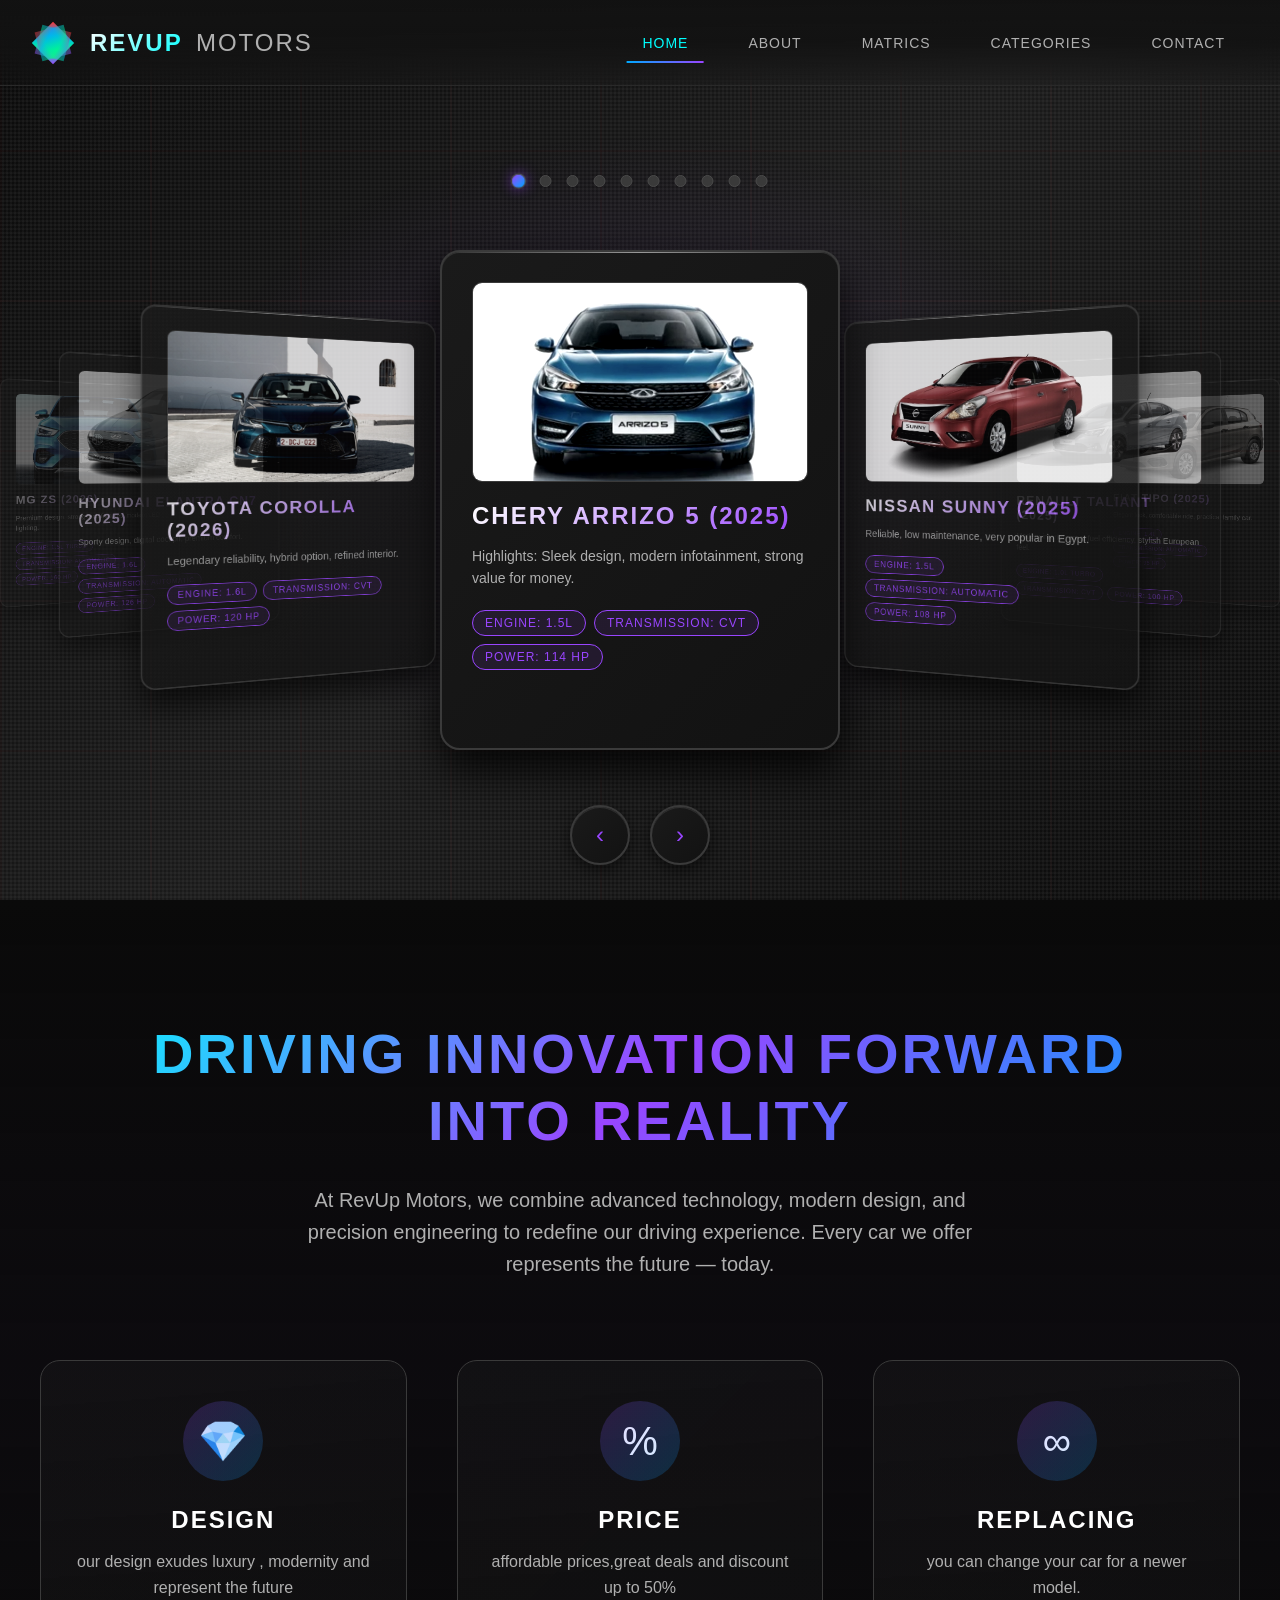
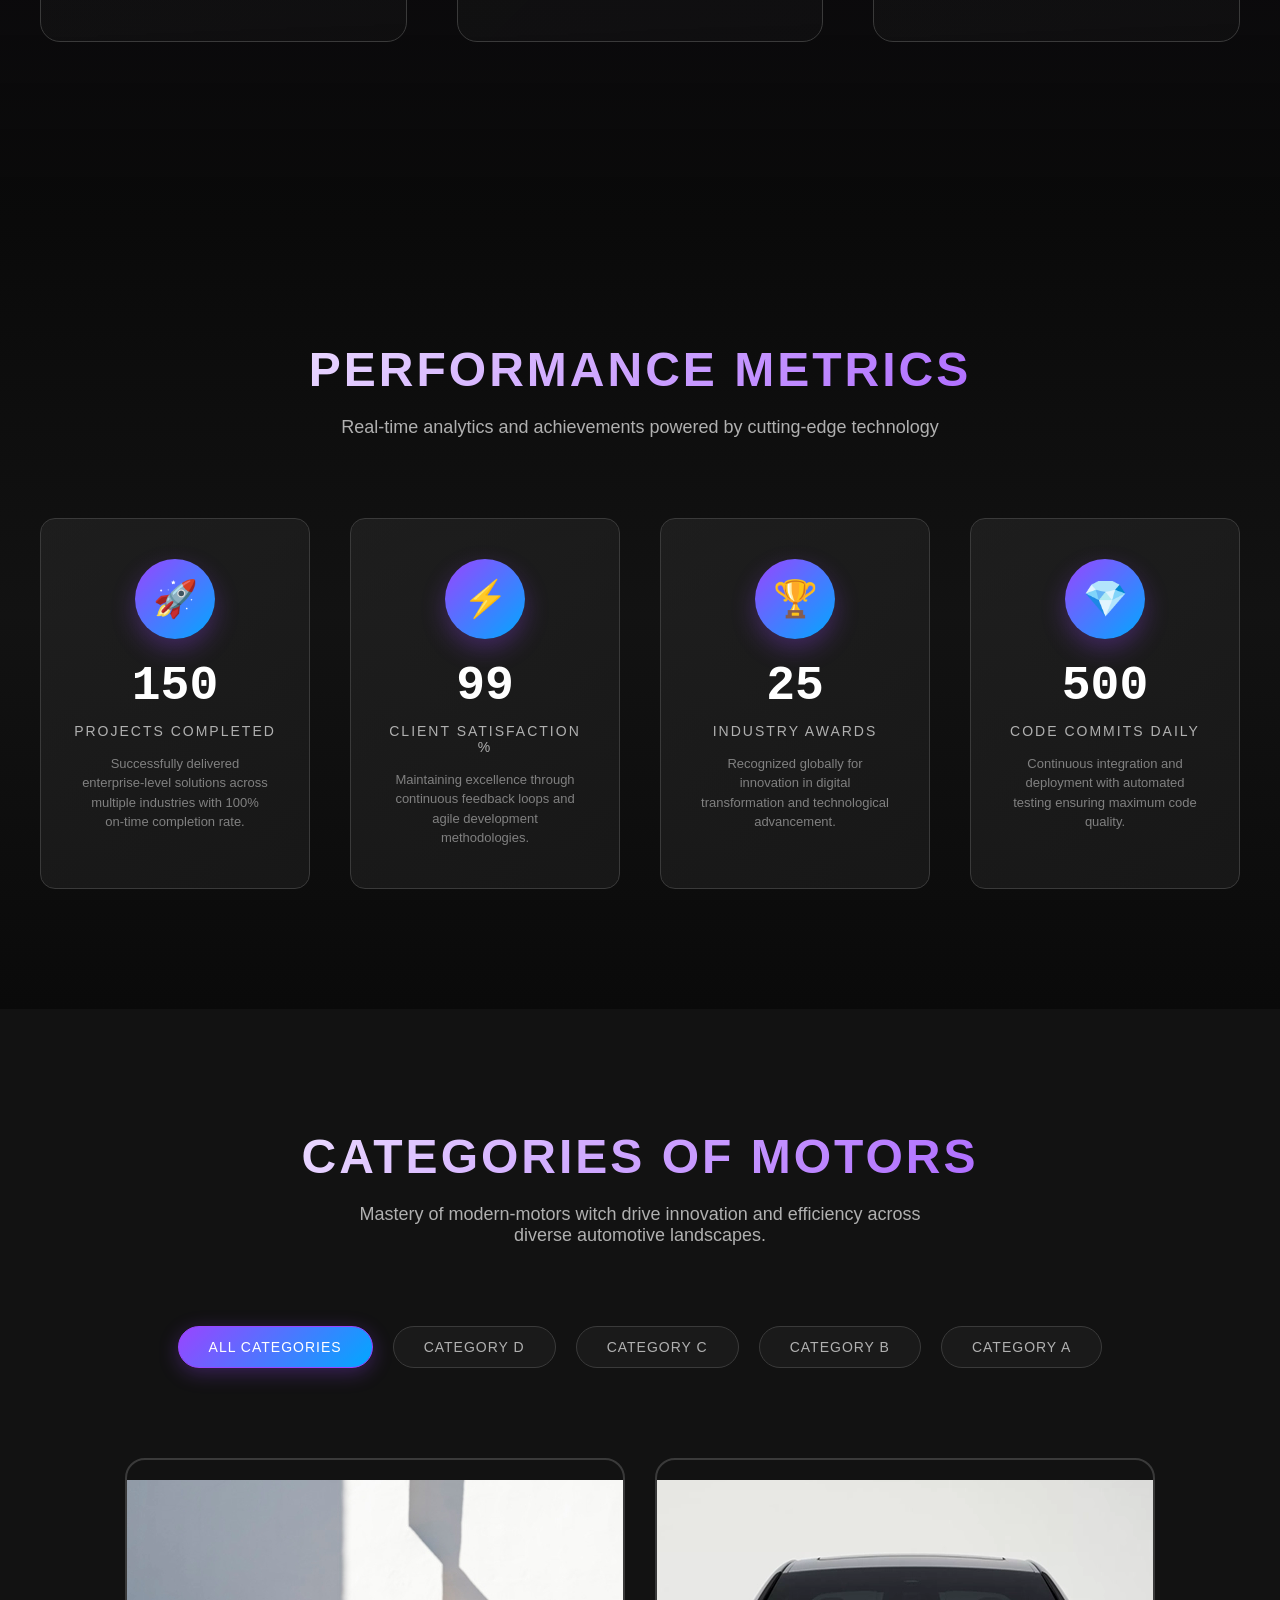
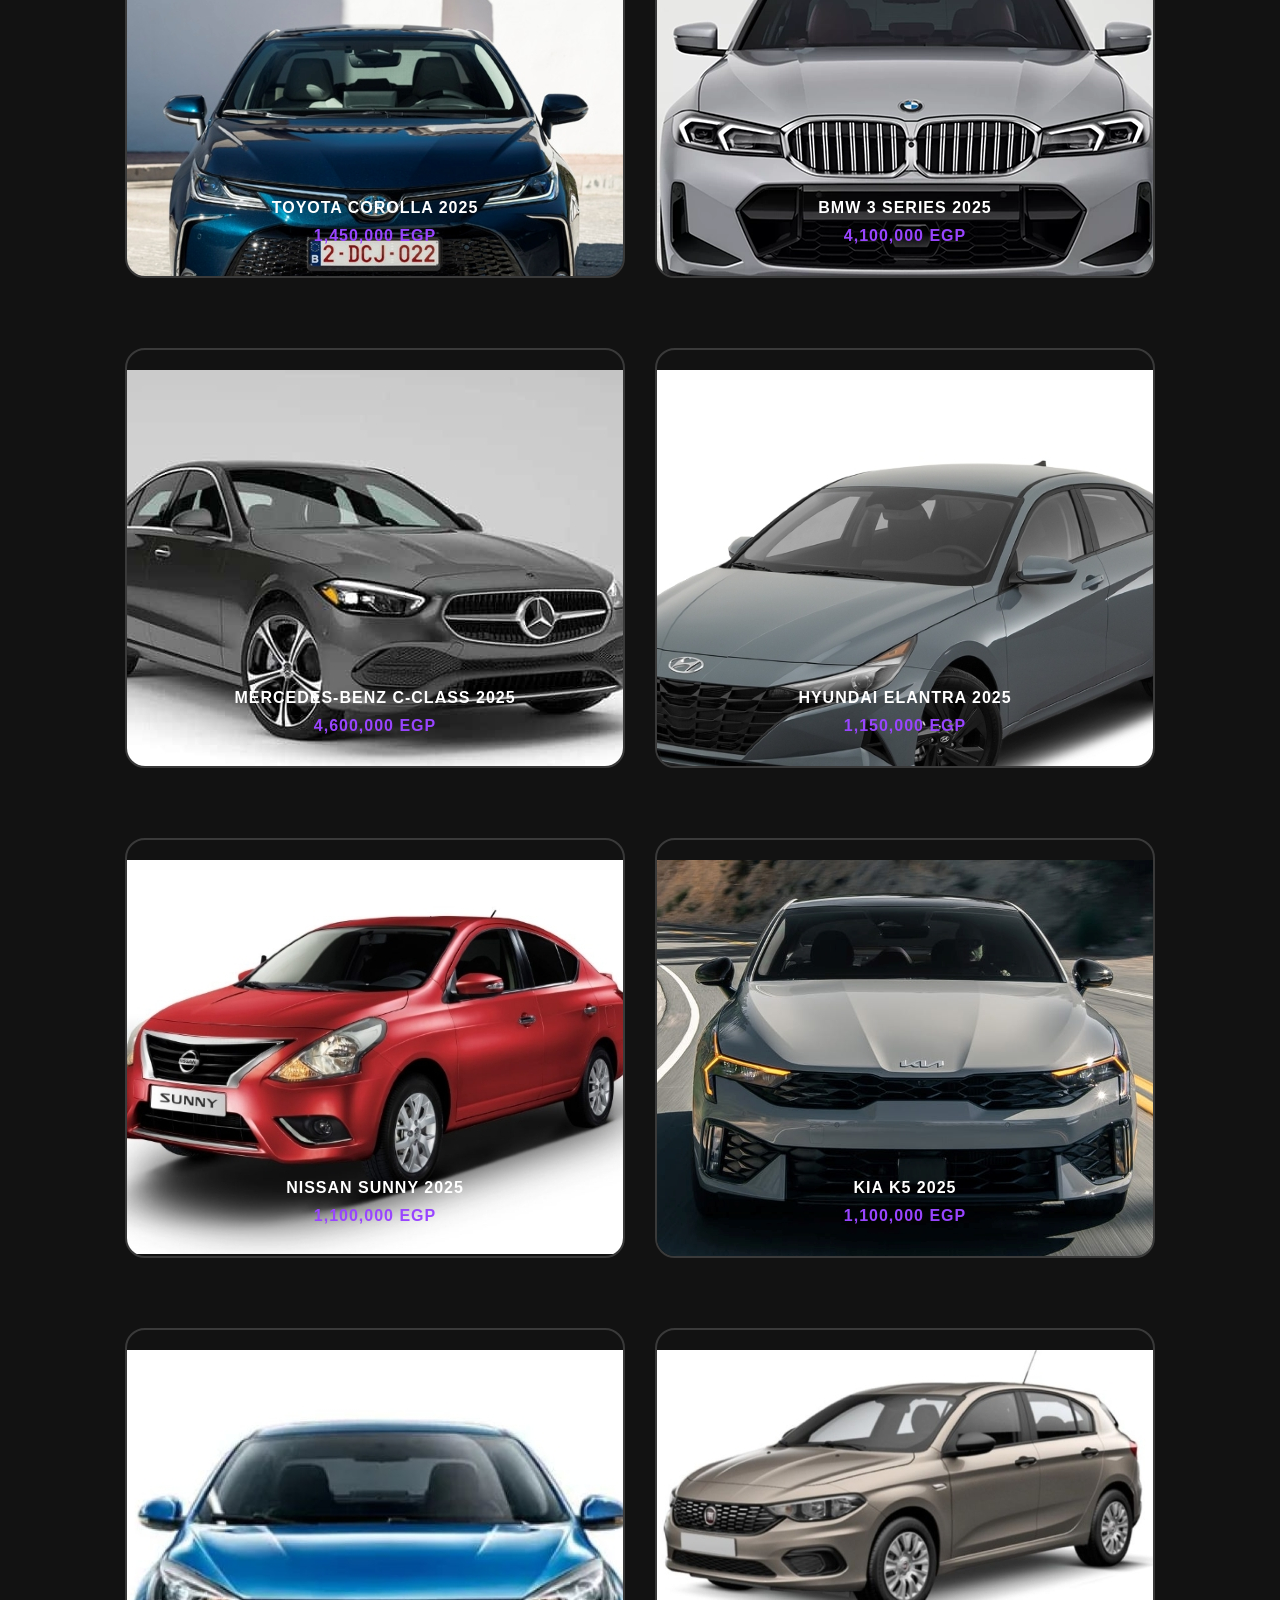
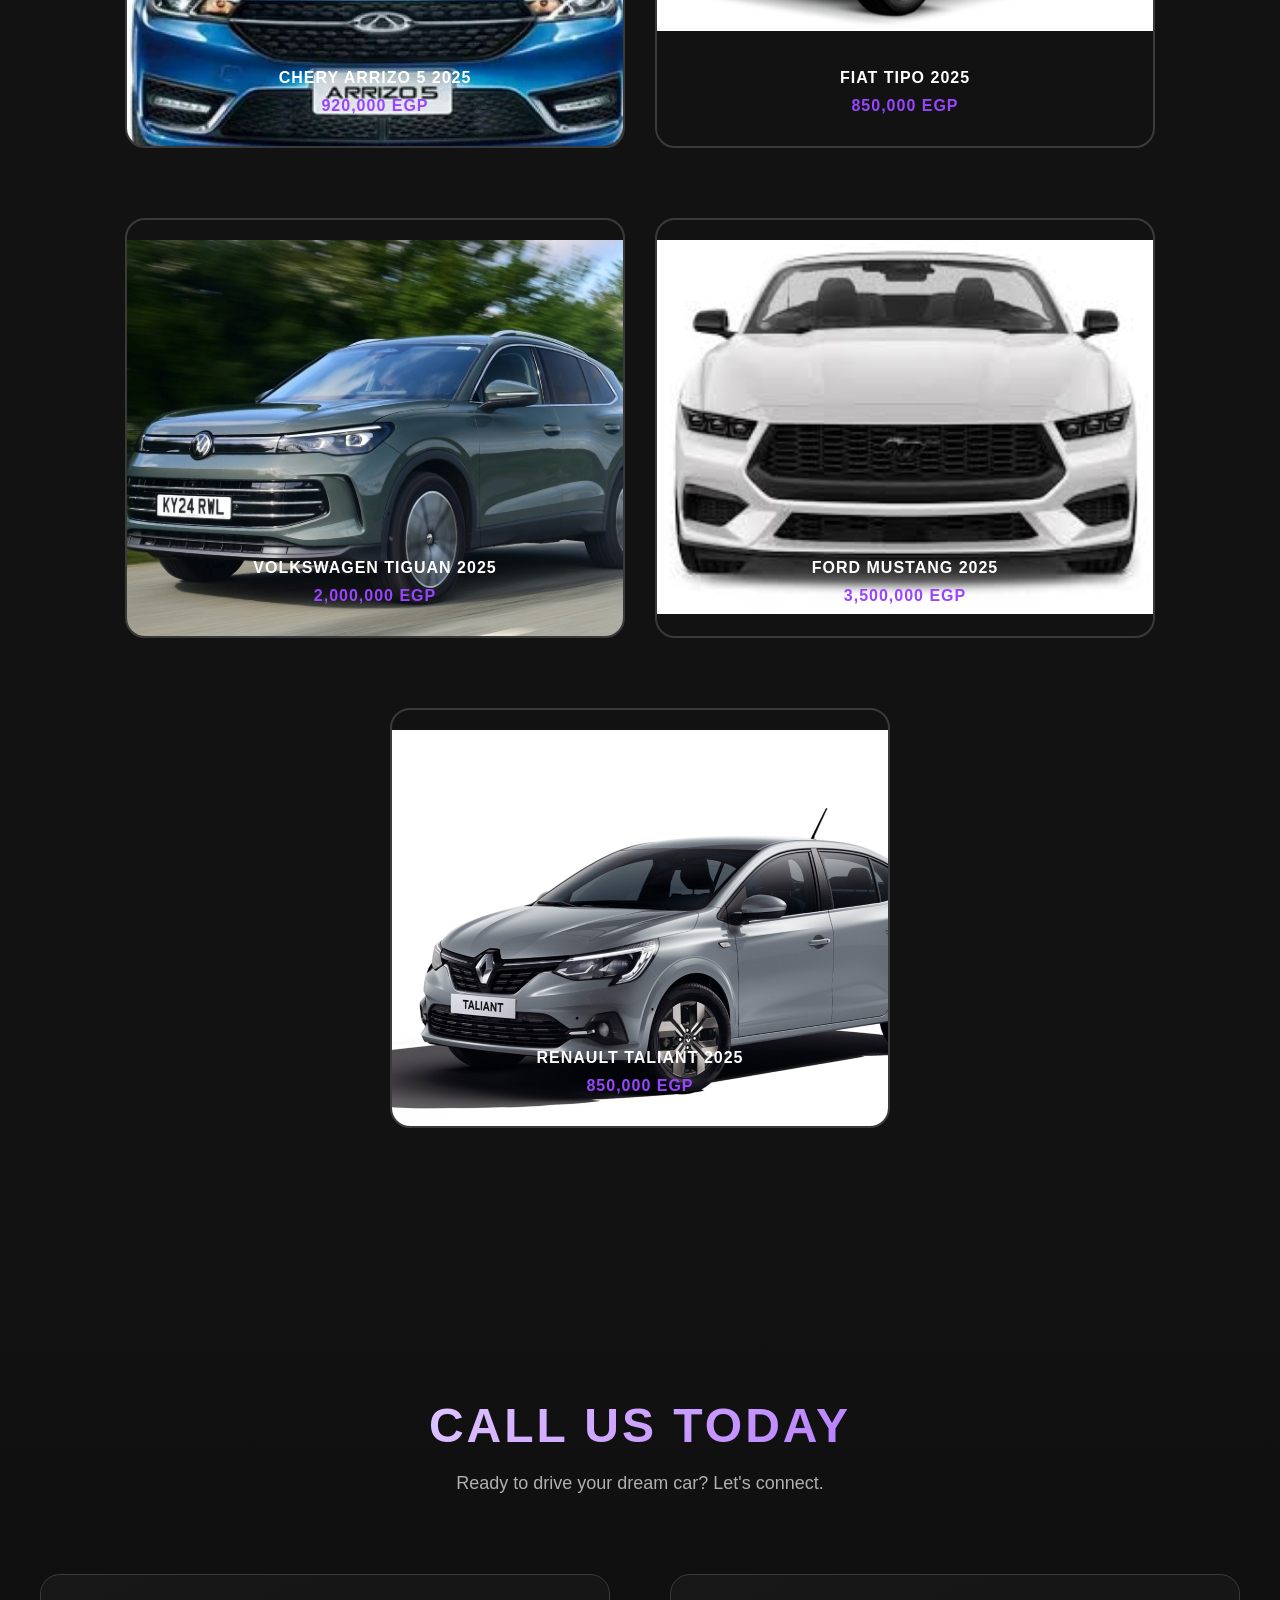
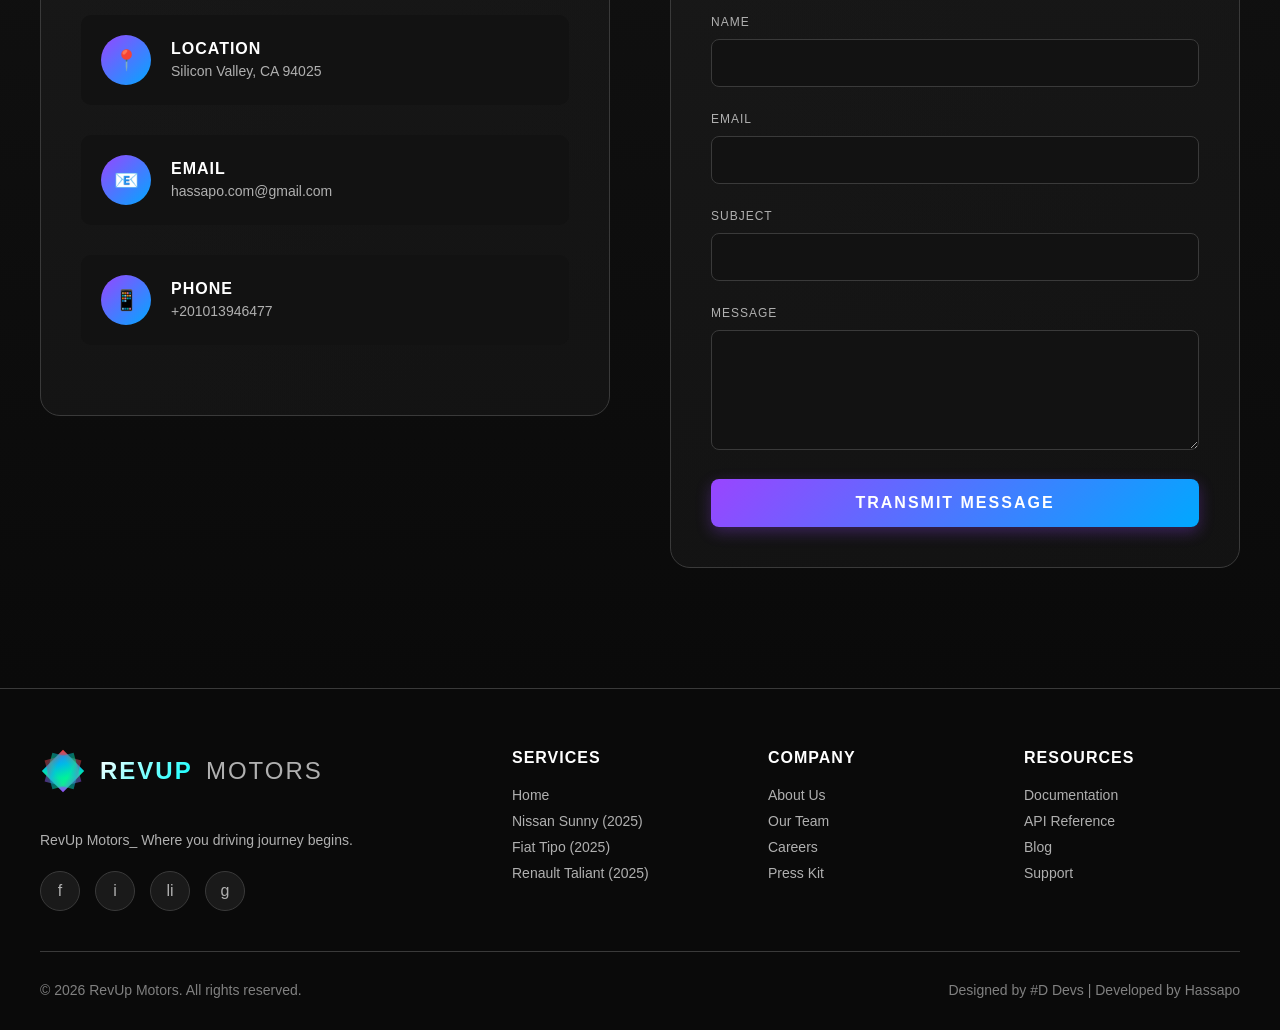
==== commit f8debe94: "update file" ====
--- a/index.html
+++ b/index.html
@@ -1,17 +1,10 @@
-<!DOCTYPE html>class
+<!doctype html>
 <html lang="en">
   <head>
     <meta charset="UTF-8" />
     <meta name="viewport" content="width=device-width, initial-scale=1.0" />
     <title>Revup Motors - auto and manual cars</title>
     <link rel="stylesheet" href="templatemo-prism-flux.css" />
-    <!-- 
-
-TemplateMo 600 prism Flux
-
-https://templatemo.com/tm-600-prism-flux
-
--->
   </head>
   <body>
     <!-- Loading Screen -->
@@ -234,7 +227,11 @@
             </div>
           </a>
 
-          <a href="mailto:hassapo.com@gmail.com" class="info-item">
+          <a
+            href="https://mail.google.com/mail/?view=cm&fs=1&to=hassapo.com@gmail.com"
+            target="_blank"
+            class="info-item"
+          >
             <div class="info-icon">📧</div>
             <div class="info-text">
               <h4>Email</h4>
@@ -247,14 +244,6 @@
             <div class="info-text">
               <h4>Phone</h4>
               <p>+201013946477</p>
-            </div>
-          </a>
-
-          <a href="https://calendly.com" target="_blank" class="info-item">
-            <div class="info-icon">📅</div>
-            <div class="info-text">
-              <h4>Schedule Meeting</h4>
-              <p>Book a consultation</p>
             </div>
           </a>
         </div>
@@ -304,10 +293,30 @@
             RevUp Motors_ Where you driving journey begins.
           </p>
           <div class="footer-social">
-            <a href="#" class="social-icon">f</a>
-            <a href="#" class="social-icon">t</a>
-            <a href="#" class="social-icon">in</a>
-            <a href="#" class="social-icon">ig</a>
+            <a
+              href="https://www.facebook.com/profile.php?id=100049816650020"
+              target="_blank"
+              class="social-icon"
+              >f</a
+            >
+            <a
+              href="https://www.instagram.com/mhmwdhsbwhmd?igsh=MTluZW8ycmc3aWJndQ=="
+              target="_blank"
+              class="social-icon"
+              >i</a
+            >
+            <a
+              href="https://www.linkedin.com/mwlite/profile/in/mahmoud-ahmed-hassan-0541a13a9"
+              target="_blank"
+              class="social-icon"
+              >li</a
+            >
+            <a
+              href="https://mail.google.com/mail/?view=cm&fs=1&to=hassapo.com@gmail.com"
+              target="_blank"
+              class="social-icon"
+              >g</a
+            >
           </div>
         </div>
 
--- a/templatemo-prism-flux.css
+++ b/templatemo-prism-flux.css
@@ -1304,6 +1304,9 @@
   font-size: 14px;
   transition: all 0.3s ease;
 }
+/* .info-text p a {
+
+} */
 
 .info-item:hover .info-text p {
   color: var(--text-primary);
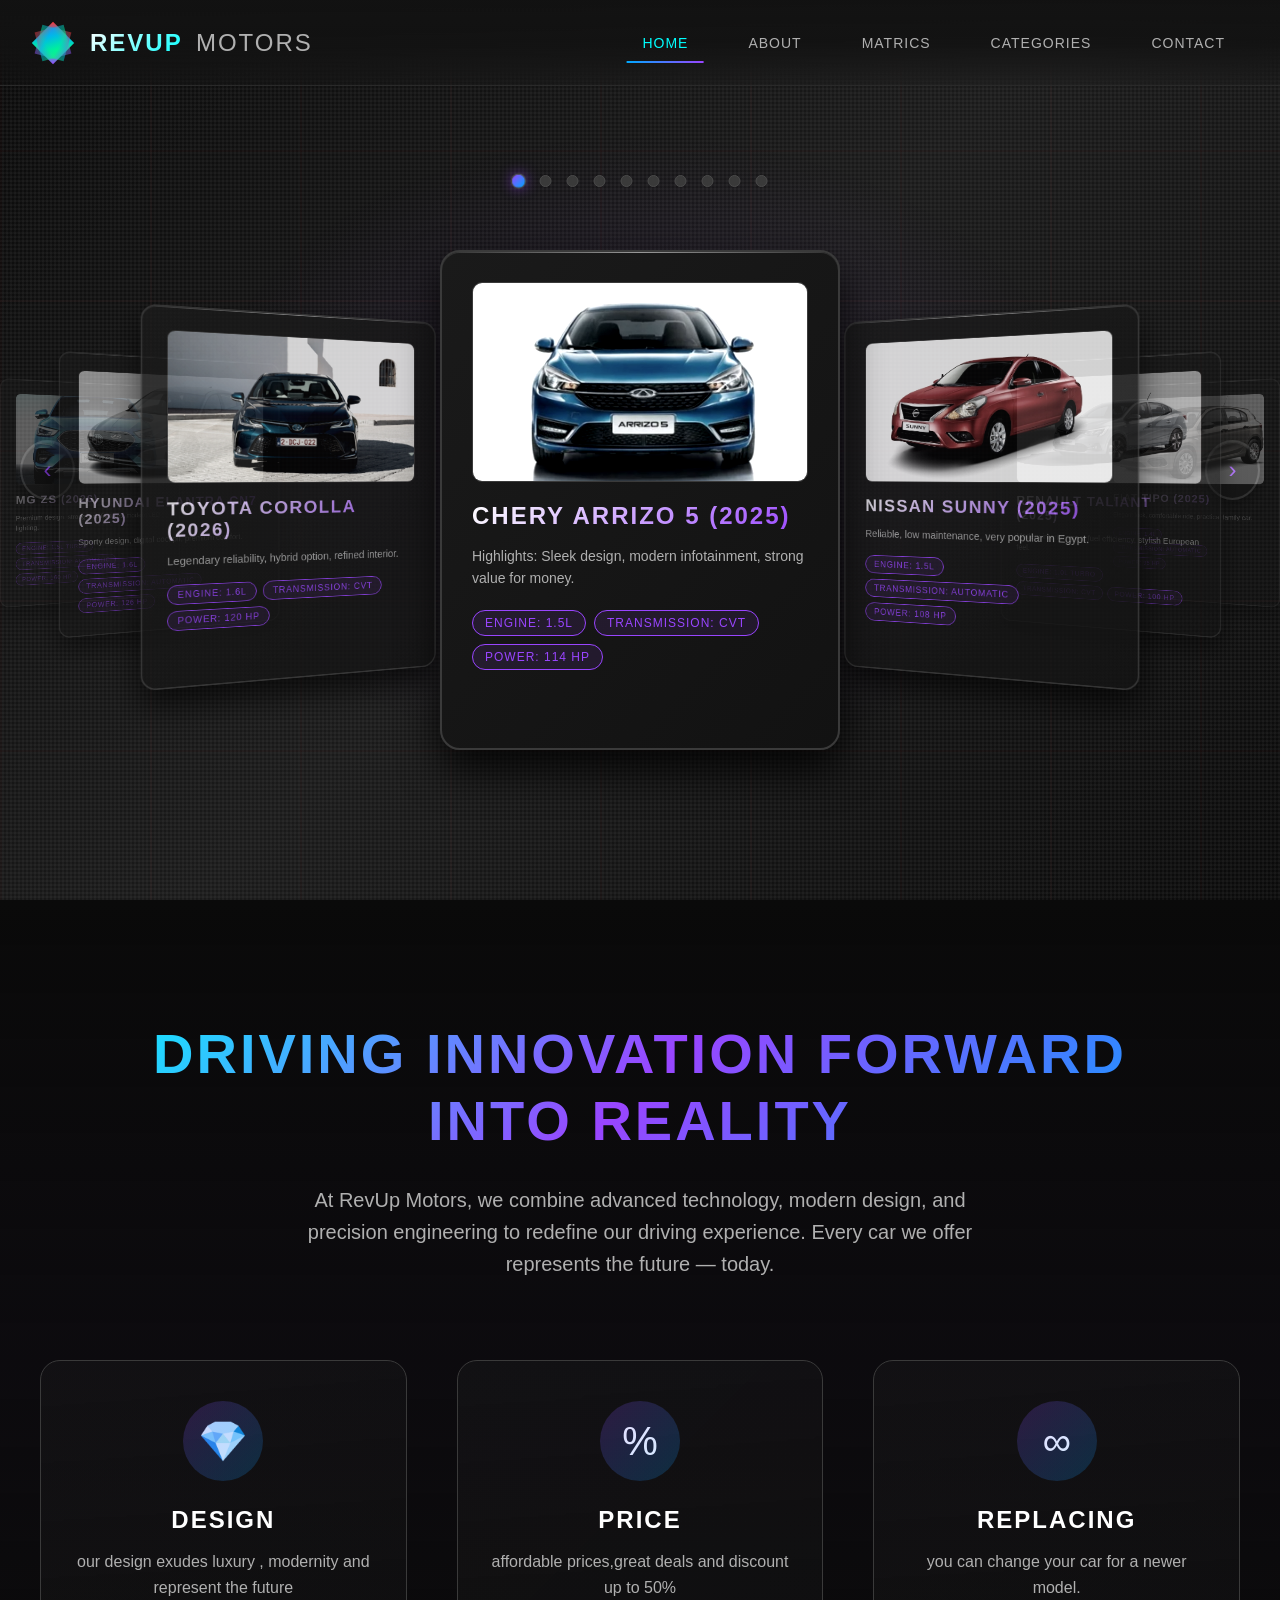
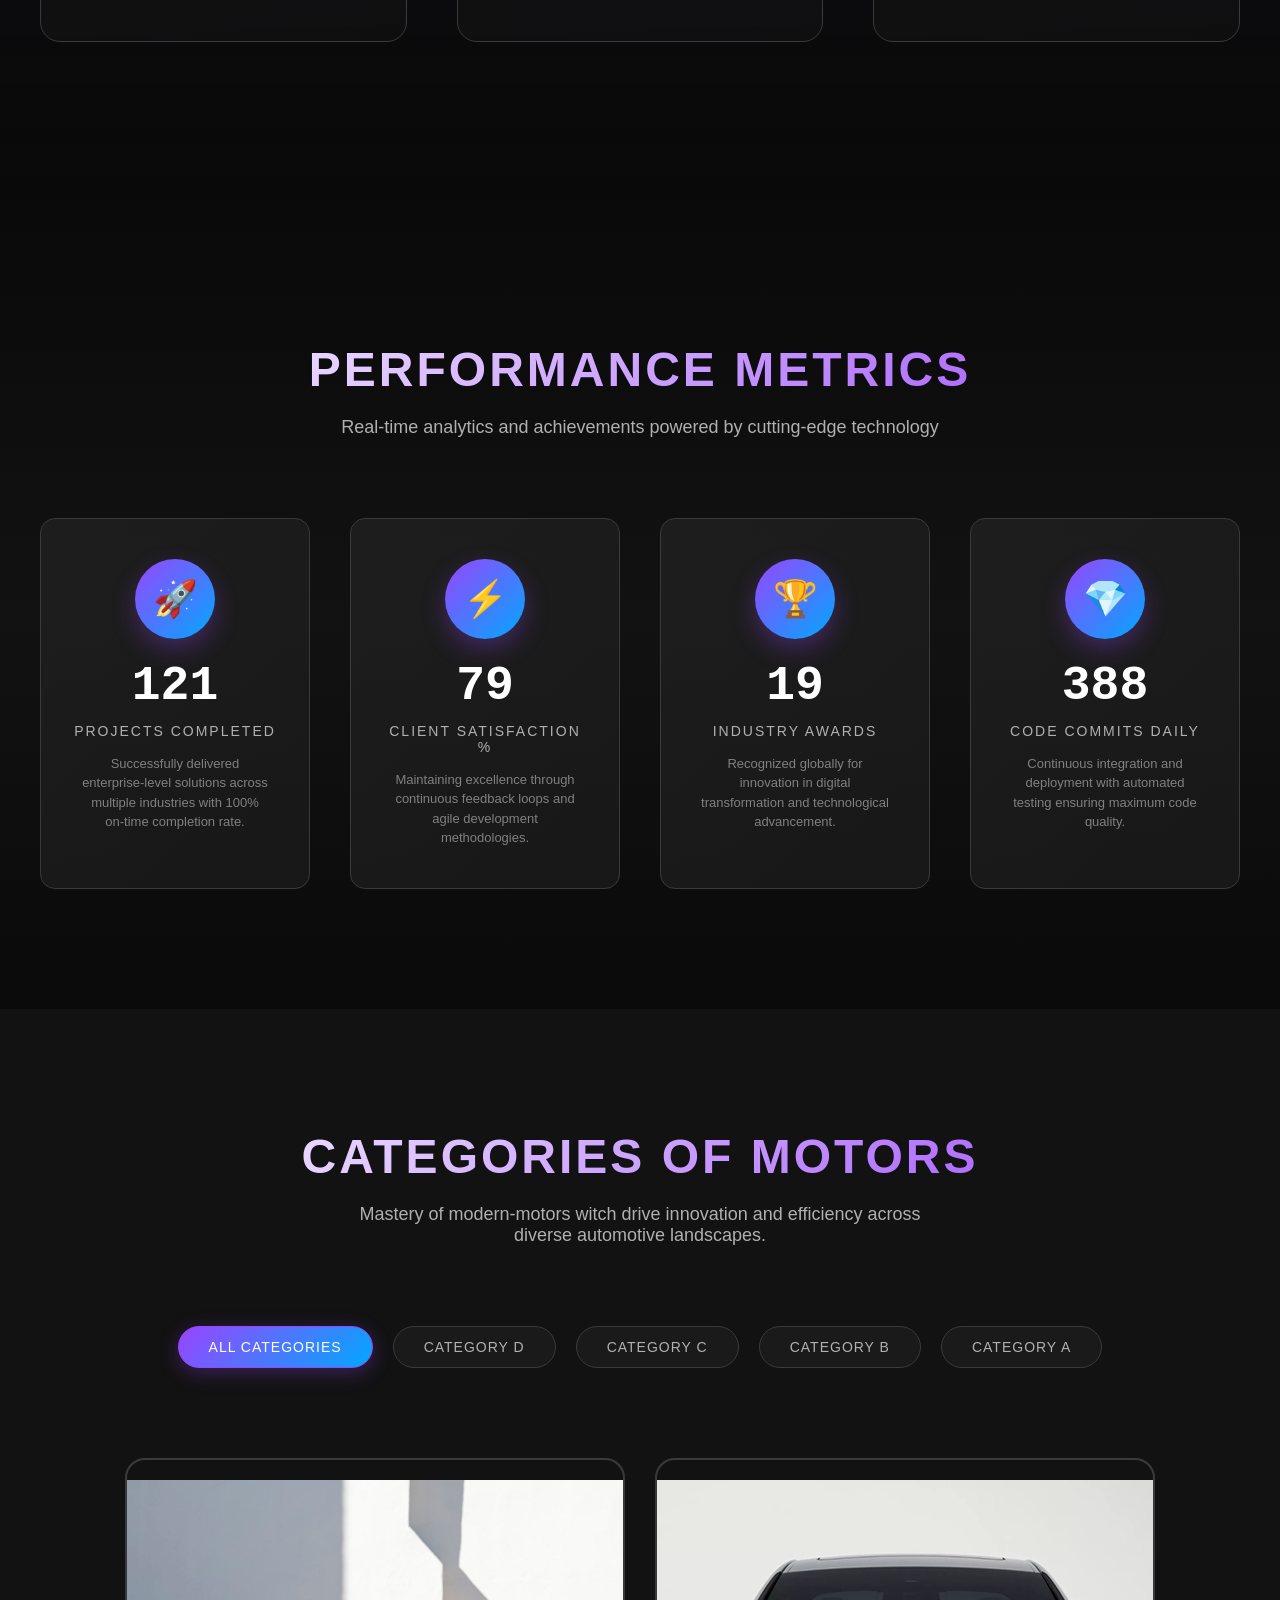
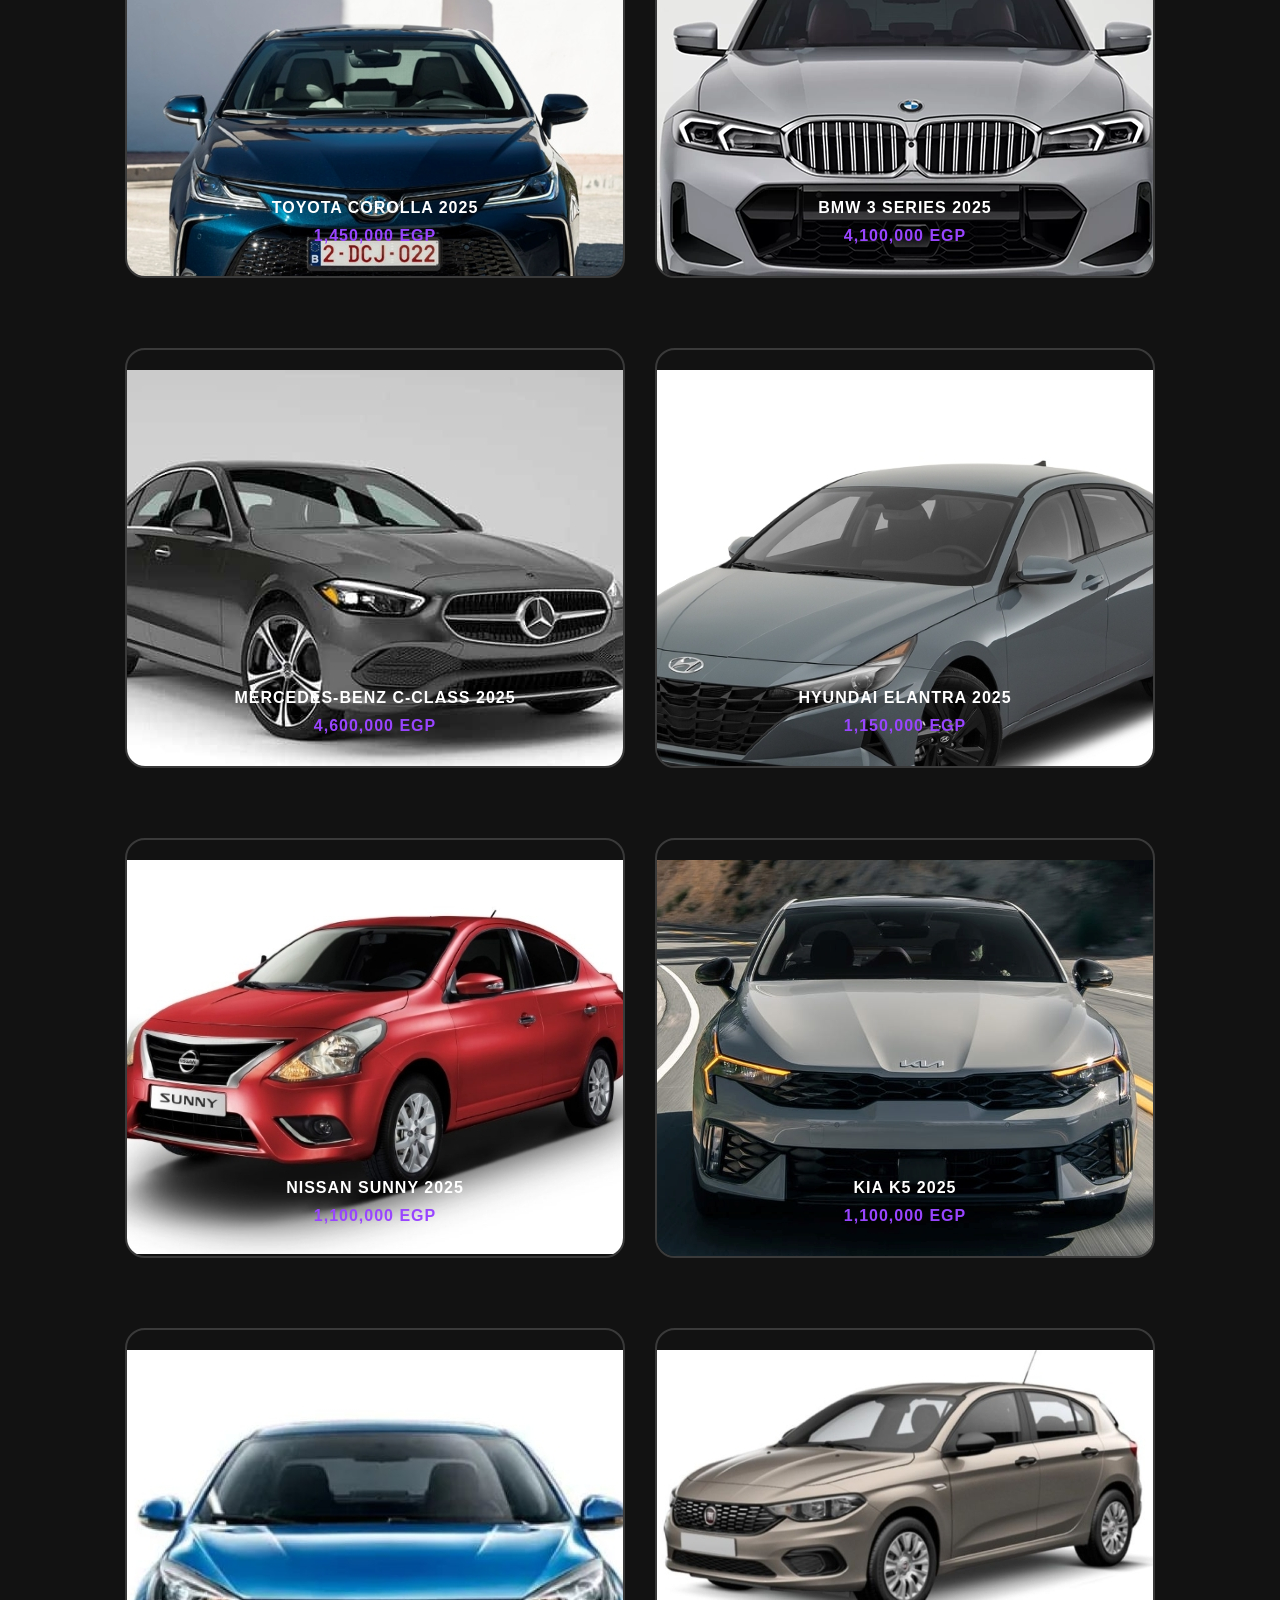
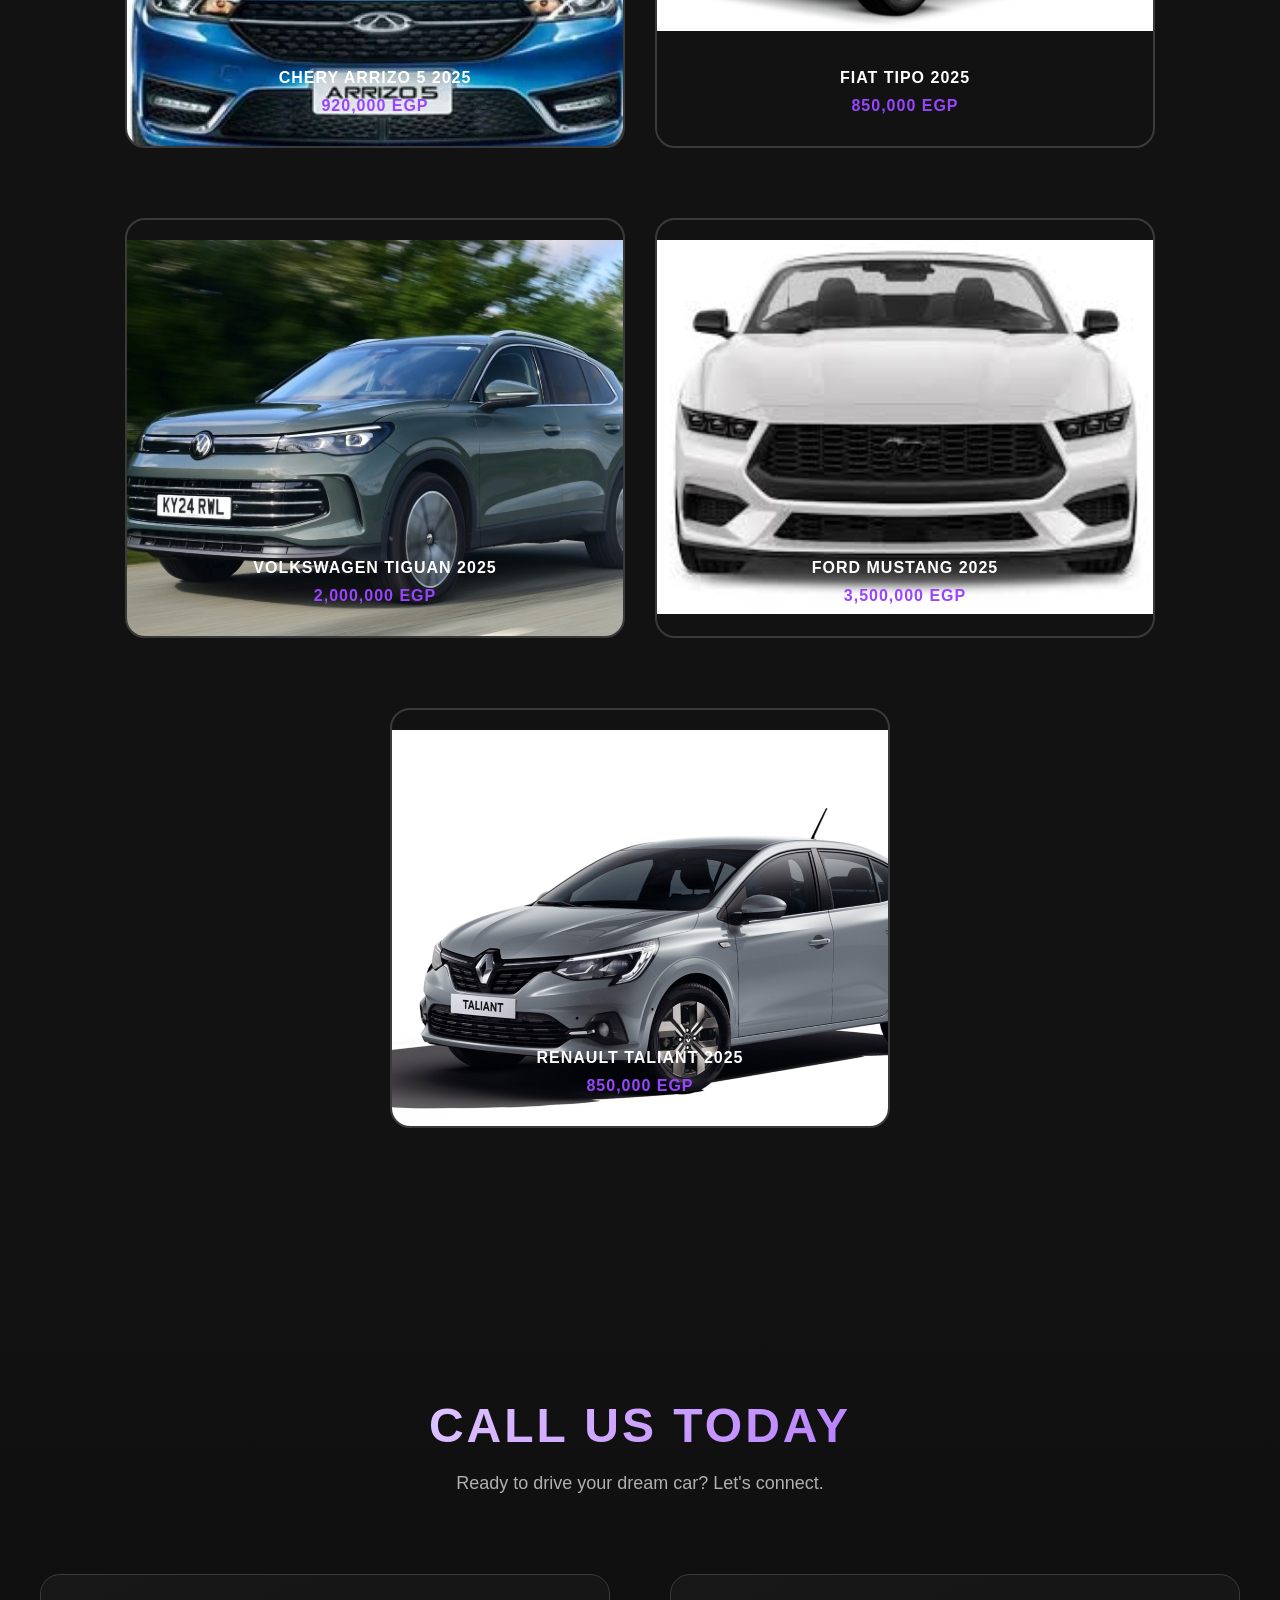
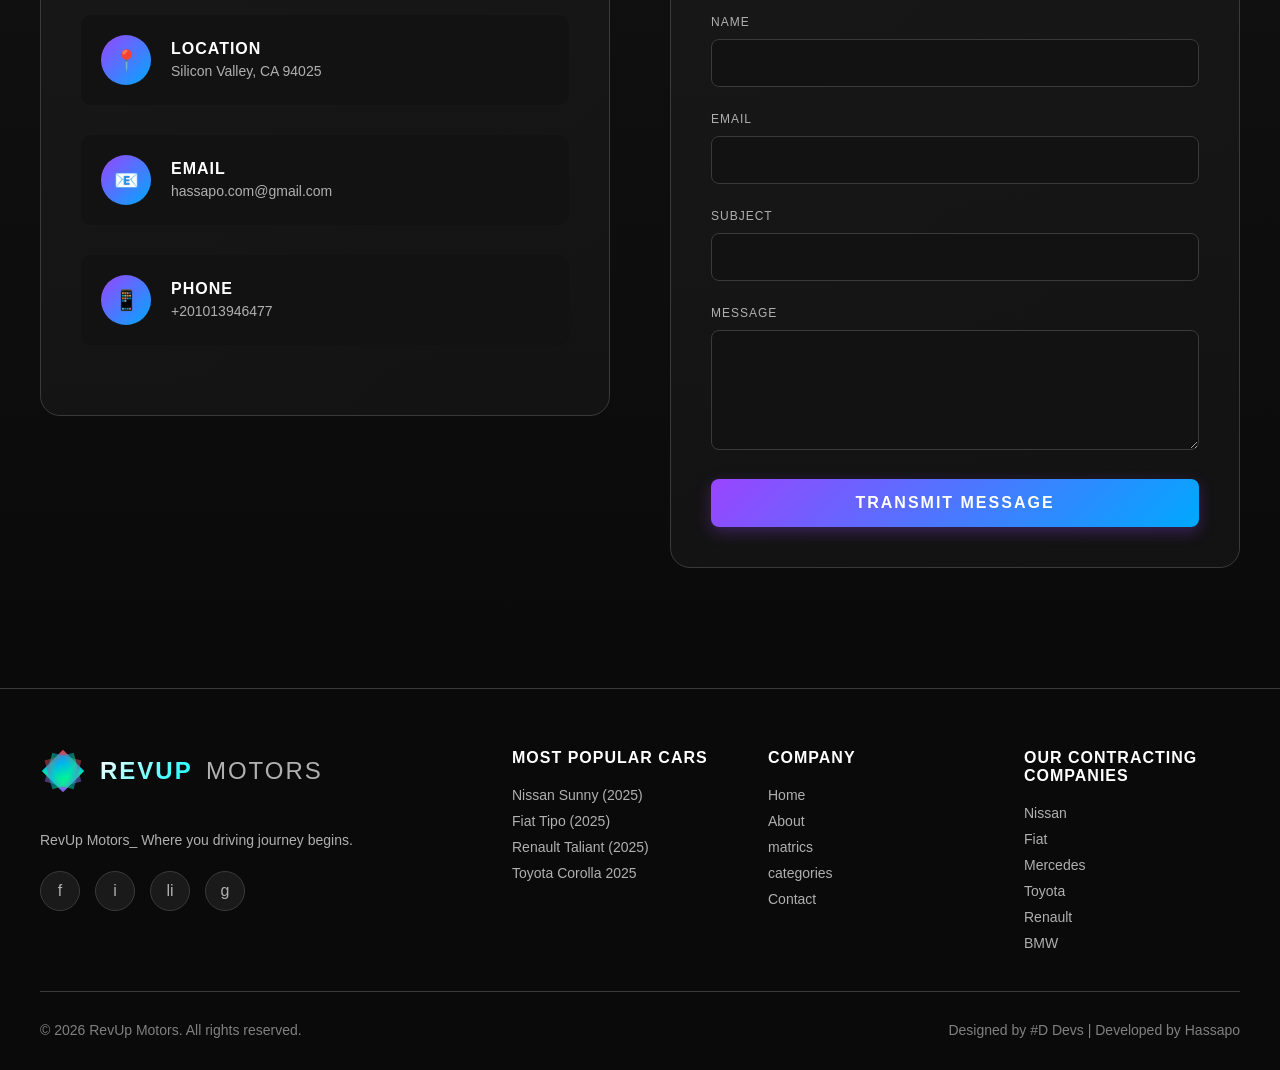
==== commit 1e567352: "additional amendments" ====
--- a/index.html
+++ b/index.html
@@ -61,20 +61,16 @@
 
     <!-- Hero Section with 3D Carousel -->
     <section class="hero" id="home">
+      <button class="carousel-btn" id="prevBtn">‹</button>
       <div class="carousel-container">
         <div class="carousel" id="carousel">
           <!-- Carousel items will be generated by JavaScript -->
         </div>
-
-        <div class="carousel-controls">
-          <button class="carousel-btn" id="prevBtn">‹</button>
-          <button class="carousel-btn" id="nextBtn">›</button>
-        </div>
-
         <div class="carousel-indicators" id="indicators">
           <!-- Indicators will be generated by JavaScript -->
         </div>
       </div>
+      <button class="carousel-btn" id="nextBtn">›</button>
     </section>
 
     <!-- NEW: prism Philosophy Section (About) -->
@@ -319,34 +315,66 @@
             >
           </div>
         </div>
-
         <div class="footer-section">
-          <h4>Services</h4>
+          <h4>most popular cars</h4>
           <div class="footer-links">
-            <a href="#">Home</a>
-            <a href="#">Nissan Sunny (2025)</a>
-            <a href="#">Fiat Tipo (2025)</a>
-            <a href="#">Renault Taliant (2025)</a>
+            <a href="#Nissan Sunny 2025">Nissan Sunny (2025)</a>
+            <a href="#Fiat Tipo 2025">Fiat Tipo (2025)</a>
+            <a href="#Renault Taliant 2025">Renault Taliant (2025)</a>
+            <a href="#Toyota Corolla 2025">Toyota Corolla 2025</a>
           </div>
         </div>
 
         <div class="footer-section">
           <h4>Company</h4>
           <div class="footer-links">
-            <a href="#">About Us</a>
-            <a href="#">Our Team</a>
-            <a href="#">Careers</a>
-            <a href="#">Press Kit</a>
+            <a href="#home">Home</a>
+            <a href="#about" class="nav-link">About</a>
+            <a href="#stats" class="nav-link">matrics</a>
+            <a href="#motors" class="nav-link">categories</a>
+            <a href="#contact" class="nav-link">Contact</a>
           </div>
         </div>
 
         <div class="footer-section">
-          <h4>Resources</h4>
+          <h4>our contracting companies</h4>
           <div class="footer-links">
-            <a href="#">Documentation</a>
-            <a href="#">API Reference</a>
-            <a href="#">Blog</a>
-            <a href="#">Support</a>
+            <a
+              href="https://en.nissan.com.eg"
+              target="_blank"
+              rel="noopener noreferrer"
+              >Nissan</a
+            >
+            <a
+              href="https://www.fiat.com.eg/en?adobe_mc_ref="
+              target="_blank"
+              rel="noopener noreferrer"
+              >Fiat</a
+            >
+            <a
+             href=" https://www.mercedes-benz.com/en"
+              target="_blank"
+              rel="noopener noreferrer"
+              >Mercedes</a
+            >
+            <a
+              href="https://www.toyota.com"
+              target="_blank"
+              rel="noopener noreferrer"
+              >Toyota</a
+            >
+            <a
+              href="https://renault.com.eg"
+              target="_blank"
+              rel="noopener noreferrer"
+              >Renault</a
+            >
+            <a
+              href="https://www.bmw.com"
+              target="_blank"
+              rel="noopener noreferrer"
+              >BMW</a
+            >
           </div>
         </div>
       </div>
--- a/templatemo-prism-flux.css
+++ b/templatemo-prism-flux.css
@@ -1625,7 +1625,8 @@
   }
 
   .carousel-controls {
-    bottom: -60px;
+    position: absolute;
+    bottom: 0px;
     gap: 15px;
   }
 
